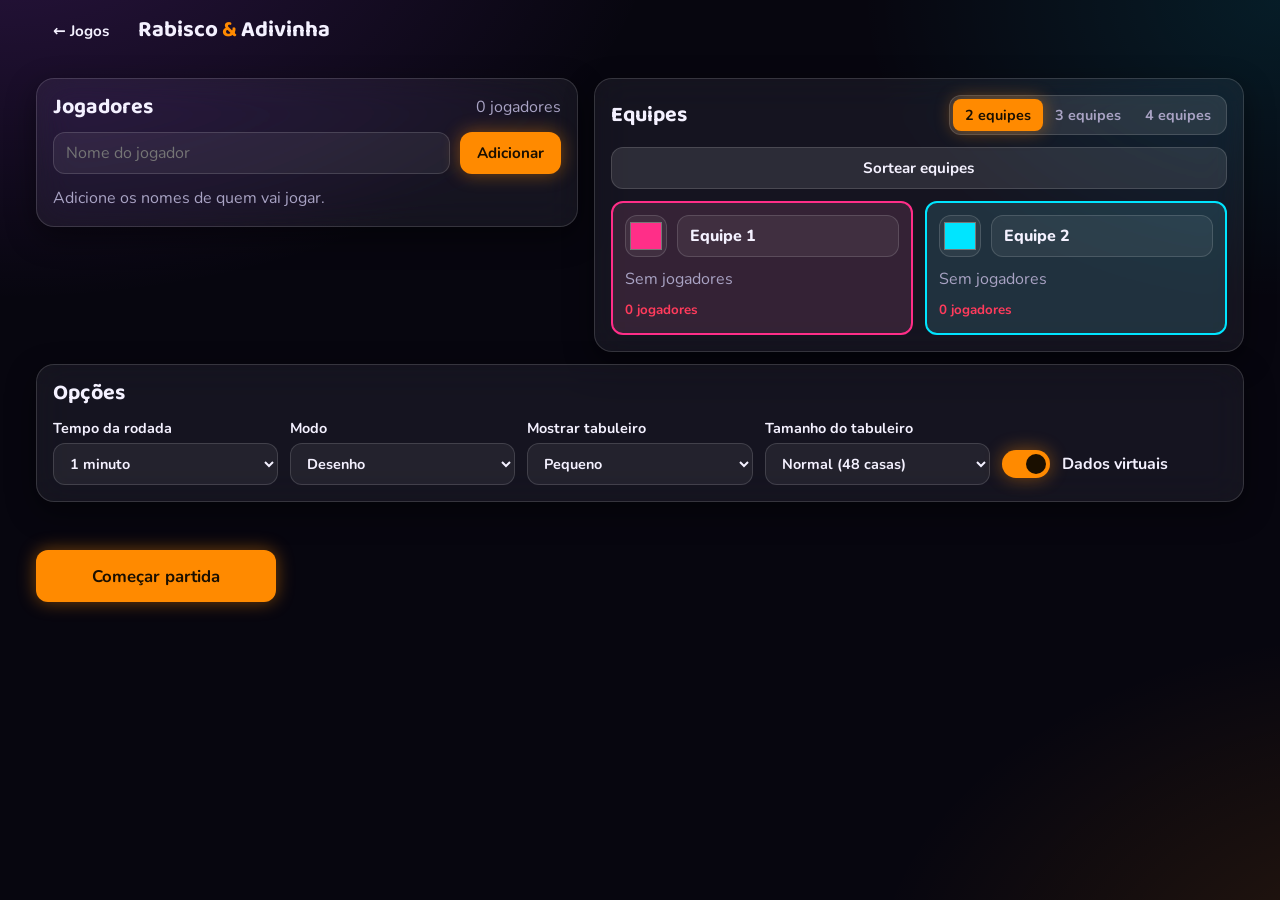
==== games/desenho/index.html @ 6dba9a22 "Central de jogos com o primeiro jogo: Rabisco & Adivinha Site estático para GitHub Pages, sem build " ====
<!doctype html>
<html lang="pt-BR">
<head>
  <meta charset="utf-8">
  <meta name="viewport" content="width=device-width, initial-scale=1, viewport-fit=cover">
  <title>Rabisco &amp; Adivinha</title>
  <meta name="description" content="Timer, equipes, dados e tabuleiro para jogar desenho e adivinhação em equipes.">
  <meta name="theme-color" content="#07060f">
  <link rel="preconnect" href="https://fonts.googleapis.com">
  <link rel="preconnect" href="https://fonts.gstatic.com" crossorigin>
  <link href="https://fonts.googleapis.com/css2?family=Baloo+2:wght@600;800&family=Nunito:wght@400;600;800&display=swap" rel="stylesheet">
  <link rel="stylesheet" href="../../assets/css/base.css">
  <link rel="stylesheet" href="style.css">
  <script type="module" src="ui.js"></script>
</head>
<body>
  <header class="topbar">
    <a class="btn btn-ghost" href="../../">← Jogos</a>
    <h1 class="brand">Rabisco <span>&amp;</span> Adivinha</h1>
  </header>

  <main class="container" id="screen-pre">
    <section id="screen-loading" class="muted">Carregando…</section>

    <section id="screen-resume" class="narrow stack" hidden>
      <div class="card stack">
        <h2>Partida em andamento</h2>
        <ul class="resume-list" id="resume-list"></ul>
        <div class="row wrap">
          <button class="btn btn-primary btn-lg" id="btn-continue" type="button">Continuar partida</button>
          <button class="btn btn-lg" id="btn-new" type="button">Nova partida</button>
        </div>
      </div>
    </section>

    <section id="screen-setup" class="stack" hidden>
      <div id="teams-setup" class="setup-grid"></div>
      <section class="card stack">
        <h2>Opções</h2>
        <div class="options-grid">
          <label class="field">
            <span>Tempo da rodada</span>
            <select id="opt-timer">
              <option value="30">30 segundos</option>
              <option value="45">45 segundos</option>
              <option value="60" selected>1 minuto</option>
              <option value="90">1 min 30 s</option>
              <option value="120">2 minutos</option>
              <option value="180">3 minutos</option>
            </select>
          </label>
          <label class="field">
            <span>Modo</span>
            <select id="opt-style">
              <option value="desenho" selected>Desenho</option>
              <option value="mimica">Mímica</option>
            </select>
          </label>
          <label class="field">
            <span>Mostrar tabuleiro</span>
            <select id="opt-board">
              <option value="off">Oculto</option>
              <option value="small" selected>Pequeno</option>
              <option value="large">Grande</option>
            </select>
          </label>
          <label class="field">
            <span>Tamanho do tabuleiro</span>
            <select id="opt-board-size">
              <option value="curto">Curto (32 casas)</option>
              <option value="normal" selected>Normal (48 casas)</option>
              <option value="longo">Longo (64 casas)</option>
            </select>
          </label>
          <label class="switch-field">
            <input type="checkbox" id="opt-dice" checked>
            <span class="switch" aria-hidden="true"></span>
            <span>Dados virtuais</span>
          </label>
        </div>
      </section>
      <p class="error" id="setup-error" role="alert"></p>
      <button class="btn btn-primary btn-lg" id="btn-start" type="button">Começar partida</button>
    </section>
  </main>

  <main id="screen-game" class="game" hidden>
    <section class="stage" id="stage">
      <div class="cats glass" id="cats" role="group" aria-label="Categoria"></div>

      <div class="timer-area" id="timer-area">
        <header class="who" id="who" aria-live="polite">
          <p class="who-kicker" id="who-kicker"></p>
          <h2 class="who-title" id="who-title"></h2>
          <div class="who-chips" id="who-chips"></div>
        </header>

        <div class="clock-wrap">
          <button class="clock" id="clock" type="button" aria-label="Iniciar ou pausar o timer">
            <svg class="clock-ring" viewBox="0 0 120 120" aria-hidden="true">
              <circle class="clock-track" cx="60" cy="60" r="54" />
              <circle class="clock-progress" id="clock-progress" cx="60" cy="60" r="54" pathLength="100" />
            </svg>
            <span class="clock-center">
              <span class="clock-time" id="clock-time">1:00</span>
              <span class="clock-hint" id="clock-hint">Toque para começar</span>
            </span>
          </button>
        </div>

        <button class="restart glass" id="btn-restart" type="button">↺ Reiniciar</button>
        <div class="result" id="result"></div>
      </div>

      <div class="board-large glass" id="board-large" hidden></div>
    </section>

    <button class="side-toggle glass" id="side-toggle" type="button" aria-controls="sidebar" aria-expanded="false">☰</button>

    <aside class="sidebar glass" id="sidebar" aria-label="Informações da partida">
      <div class="turn-card" id="turn-card"></div>
      <button class="all-btn" id="btn-all" type="button" aria-pressed="false">
        <span class="all-icon" aria-hidden="true">👥</span> Todos jogam
      </button>
      <ul class="team-list" id="team-list"></ul>
      <div class="board-mini" id="board-mini" hidden></div>
      <p class="last-log" id="last-log"></p>
      <div class="side-actions">
        <button class="side-btn" id="btn-settings" type="button"><span aria-hidden="true">⚙</span>Ajustes</button>
        <button class="side-btn" id="btn-undo" type="button"><span aria-hidden="true">↶</span>Desfazer</button>
        <button class="side-btn" id="btn-fullscreen" type="button"><span aria-hidden="true">⛶</span>Tela cheia</button>
        <button class="side-btn" id="btn-menu" type="button"><span aria-hidden="true">☰</span>Menu</button>
      </div>
    </aside>

    <div class="flash" id="flash" aria-hidden="true"></div>
  </main>

  <dialog id="settings-dialog">
    <form method="dialog" class="stack">
      <h2>Ajustes</h2>
      <div class="setting-row">
        <span>Tempo da rodada</span>
        <div class="stepper">
          <button type="button" class="icon-btn" data-step="-15" aria-label="Menos 15 segundos">−</button>
          <output id="set-timer">60 s</output>
          <button type="button" class="icon-btn" data-step="15" aria-label="Mais 15 segundos">+</button>
        </div>
      </div>
      <label class="switch-field">
        <input type="checkbox" id="set-dice">
        <span class="switch" aria-hidden="true"></span>
        <span>Dados virtuais</span>
      </label>
      <label class="switch-field">
        <input type="checkbox" id="set-sound">
        <span class="switch" aria-hidden="true"></span>
        <span>Som (tique-taque e explosão)</span>
      </label>
      <div class="setting-row">
        <span>Tabuleiro</span>
        <div class="segmented" id="set-board">
          <button type="button" data-value="off">Oculto</button>
          <button type="button" data-value="small">Pequeno</button>
          <button type="button" data-value="large">Grande</button>
        </div>
      </div>
      <div class="setting-row">
        <span>Modo</span>
        <div class="segmented" id="set-style">
          <button type="button" data-value="desenho">Desenho</button>
          <button type="button" data-value="mimica">Mímica</button>
        </div>
      </div>
      <div class="stack">
        <h3>Ajustar peões</h3>
        <ul class="adjust-list" id="adjust-list"></ul>
      </div>
      <button class="btn btn-primary" value="close">Pronto</button>
    </form>
  </dialog>

  <dialog id="menu-dialog">
    <form method="dialog" class="stack">
      <h2>Menu</h2>
      <button class="btn" value="restart">Reiniciar com as mesmas equipes</button>
      <button class="btn" value="setup">Mudar jogadores e equipes</button>
      <a class="btn" href="../../">Voltar para a central</a>
      <button class="btn btn-ghost" value="cancel">Fechar</button>
    </form>
  </dialog>

  <dialog id="restart-dialog">
    <form method="dialog" class="stack">
      <h2>Quem acertou?</h2>
      <p class="muted">Antes de reiniciar, marque o resultado desta rodada.</p>
      <div class="stack" id="restart-options"></div>
      <button class="btn" value="time">Só reiniciar o tempo</button>
      <button class="btn btn-ghost" value="cancel">Cancelar</button>
    </form>
  </dialog>
</body>
</html>
---- assets/css/base.css ----
/* Tema único: escuro neon com superfícies de vidro. */
:root {
  color-scheme: dark;
  --bg: #07060f;
  --surface: rgb(255 255 255 / 0.06);
  --surface-2: rgb(255 255 255 / 0.1);
  --surface-solid: #14121f;
  --ink: #f4f1ff;
  --ink-2: #a9a3c4;
  --line: rgb(255 255 255 / 0.14);
  --accent: #ff8a00;
  --accent-ink: #1a0f00;
  --accent-soft: rgb(255 138 0 / 0.16);
  --violet: #b14cff;
  --violet-soft: rgb(177 76 255 / 0.18);
  --ok: #2bff88;
  --danger: #ff3b5c;
  --warn: #ffd23f;
  --radius: 18px;
  --radius-sm: 12px;
  --shadow: 0 10px 30px rgb(0 0 0 / 0.45);
  --glass: blur(18px) saturate(150%);
  --glow: 0 0 18px rgb(255 138 0 / 0.45);
  --font: "Nunito", system-ui, -apple-system, "Segoe UI", Roboto, sans-serif;
  --font-display: "Baloo 2", var(--font);
}

*,
*::before,
*::after {
  box-sizing: border-box;
}

html {
  -webkit-text-size-adjust: 100%;
}

body {
  margin: 0;
  min-height: 100dvh;
  background:
    radial-gradient(1100px 650px at 0% -10%, rgb(177 76 255 / 0.2), transparent 60%),
    radial-gradient(900px 600px at 110% 110%, rgb(255 138 0 / 0.14), transparent 60%),
    radial-gradient(700px 500px at 100% 0%, rgb(0 229 255 / 0.1), transparent 60%),
    var(--bg);
  background-attachment: fixed;
  color: var(--ink);
  font: 16px/1.5 var(--font);
}

h1,
h2,
h3 {
  margin: 0;
  font-family: var(--font-display);
  line-height: 1.15;
}

h2 {
  font-size: 1.35rem;
}

h3 {
  font-size: 1.05rem;
}

p {
  margin: 0;
}

a {
  color: inherit;
}

[hidden] {
  display: none !important;
}

/* ---------- layout ---------- */

.container {
  width: 100%;
  max-width: 1240px;
  margin: 0 auto;
  padding: 16px;
}

.narrow {
  max-width: 560px;
  margin: 0 auto;
}

.stack {
  display: flex;
  flex-direction: column;
  gap: 12px;
}

.row {
  display: flex;
  align-items: center;
  gap: 10px;
}

.row.between {
  justify-content: space-between;
}

.row.wrap {
  flex-wrap: wrap;
}

.gap-sm {
  gap: 6px;
}

.grow {
  flex: 1;
}

.muted {
  color: var(--ink-2);
}

.small {
  font-size: 0.9rem;
}

.card {
  background: var(--surface);
  backdrop-filter: var(--glass);
  -webkit-backdrop-filter: var(--glass);
  border: 1px solid var(--line);
  border-radius: var(--radius);
  box-shadow: var(--shadow);
  padding: 16px;
  min-width: 0;
}

.topbar {
  display: flex;
  align-items: center;
  gap: 12px;
  padding: 10px 16px;
  max-width: 1240px;
  margin: 0 auto;
  flex-wrap: wrap;
}

.topbar .brand {
  flex: 1;
  font-size: 1.4rem;
  min-width: 0;
}

.brand span {
  color: var(--accent);
}

.topbar #game-tools {
  margin-left: auto;
}

@media (max-width: 560px) {
  .topbar {
    gap: 4px 8px;
  }

  .topbar .brand {
    order: -1;
    flex-basis: 100%;
    font-size: 1.25rem;
    text-align: center;
  }
}

/* ---------- controles ---------- */

.btn {
  appearance: none;
  display: inline-flex;
  align-items: center;
  justify-content: center;
  gap: 8px;
  min-height: 42px;
  padding: 8px 16px;
  border: 1px solid var(--line);
  border-radius: var(--radius-sm);
  background: var(--surface-2);
  color: var(--ink);
  font: 700 0.95rem var(--font);
  text-decoration: none;
  cursor: pointer;
  transition: transform 0.08s ease, background-color 0.15s ease, border-color 0.15s ease;
  -webkit-tap-highlight-color: transparent;
}

.btn:hover {
  border-color: var(--ink-2);
}

.btn:active {
  transform: scale(0.97);
}

.btn:disabled {
  opacity: 0.45;
  cursor: not-allowed;
  transform: none;
}

.btn:focus-visible,
input:focus-visible,
select:focus-visible,
.team-chip:focus-visible {
  outline: 3px solid var(--violet);
  outline-offset: 2px;
}

.btn-primary {
  background: var(--accent);
  border-color: transparent;
  color: var(--accent-ink);
  box-shadow: var(--glow);
}

.btn-primary:hover {
  border-color: transparent;
  filter: brightness(1.05);
}

.btn-ok {
  background: var(--ok);
  border-color: transparent;
  color: #04210f;
}

.btn-danger {
  background: var(--danger);
  border-color: transparent;
  color: #fff;
}

.btn-ghost {
  background: transparent;
  border-color: transparent;
}

.btn-ghost:hover {
  background: var(--surface-2);
  border-color: transparent;
}

.btn-lg {
  min-height: 52px;
  font-size: 1.05rem;
  padding: 10px 20px;
}

.icon-btn {
  appearance: none;
  width: 36px;
  height: 36px;
  border: 0;
  border-radius: 50%;
  background: transparent;
  color: var(--ink-2);
  font-size: 1.4rem;
  line-height: 1;
  cursor: pointer;
}

.icon-btn:hover {
  background: var(--surface-2);
  color: var(--danger);
}

option {
  background: var(--surface-solid);
  color: var(--ink);
}

input[type="text"],
select {
  min-height: 42px;
  padding: 8px 12px;
  border: 1px solid var(--line);
  border-radius: var(--radius-sm);
  background: var(--surface);
  color: var(--ink);
  font: inherit;
  min-width: 0;
}

input[type="color"] {
  width: 42px;
  height: 42px;
  padding: 2px;
  border: 1px solid var(--line);
  border-radius: var(--radius-sm);
  background: var(--surface);
  cursor: pointer;
  flex: none;
}

.field {
  display: flex;
  flex-direction: column;
  gap: 4px;
  font-weight: 700;
  font-size: 0.9rem;
}

.segmented {
  display: inline-flex;
  padding: 3px;
  border-radius: var(--radius-sm);
  background: var(--surface-2);
  border: 1px solid var(--line);
}

.segmented button {
  appearance: none;
  border: 0;
  background: transparent;
  color: var(--ink-2);
  font: 700 0.9rem var(--font);
  padding: 6px 12px;
  border-radius: 8px;
  cursor: pointer;
}

.segmented button[aria-pressed="true"] {
  background: var(--accent);
  color: var(--accent-ink);
  box-shadow: var(--glow);
}

.dot {
  display: inline-block;
  width: 12px;
  height: 12px;
  border-radius: 50%;
  background: var(--team, var(--ink-2));
  flex: none;
}

.error {
  color: var(--danger);
  font-weight: 700;
  min-height: 1.5em;
}

.warn-text {
  color: var(--danger);
  font-weight: 700;
}

dialog {
  border: 1px solid var(--line);
  border-radius: var(--radius);
  background: rgb(20 18 31 / 0.82);
  backdrop-filter: var(--glass);
  -webkit-backdrop-filter: var(--glass);
  color: var(--ink);
  box-shadow: var(--shadow);
  padding: 20px;
  width: min(420px, calc(100vw - 32px));
}

dialog::backdrop {
  background: rgb(4 3 10 / 0.6);
  backdrop-filter: blur(4px);
}

/* ---------- configuração de equipes (componente compartilhado) ---------- */

.setup-grid {
  display: grid;
  gap: 16px;
}

@media (min-width: 860px) {
  .setup-grid {
    grid-template-columns: minmax(0, 1fr) minmax(0, 1.2fr);
    align-items: start;
  }
}

.add-player input {
  flex: 1;
}

.player-list,
.members {
  list-style: none;
  margin: 0;
  padding: 0;
}

.player-item {
  display: flex;
  align-items: center;
  gap: 10px;
  padding: 6px 0;
  border-bottom: 1px solid var(--line);
}

.player-item:last-child {
  border-bottom: 0;
}

.player-name {
  flex: 1;
  font-weight: 700;
  overflow: hidden;
  text-overflow: ellipsis;
  white-space: nowrap;
}

.player-item select {
  max-width: 45%;
}

.team-grid {
  display: grid;
  gap: 12px;
  grid-template-columns: repeat(auto-fill, minmax(200px, 1fr));
}

.team-card {
  display: flex;
  flex-direction: column;
  gap: 8px;
  padding: 12px;
  border-radius: var(--radius-sm);
  border: 2px solid var(--team);
  background: color-mix(in srgb, var(--team) 8%, var(--surface));
}

.team-card input[type="text"] {
  flex: 1;
  font-weight: 800;
}

.members li {
  padding: 2px 0;
}

/* ---------- central ---------- */

.hub-hero {
  padding: 24px 0 8px;
}

.hub-hero h1 {
  font-size: clamp(2rem, 6vw, 3rem);
}

.hub-grid {
  display: grid;
  gap: 16px;
  grid-template-columns: repeat(auto-fill, minmax(260px, 1fr));
  margin-top: 16px;
}

.game-card {
  display: flex;
  flex-direction: column;
  gap: 10px;
  text-decoration: none;
  transition: transform 0.15s ease, border-color 0.15s ease;
}

a.game-card:hover {
  transform: translateY(-3px);
  border-color: var(--accent);
}

.game-card .art {
  aspect-ratio: 16 / 9;
  border-radius: var(--radius-sm);
  background: var(--accent-soft);
  display: grid;
  place-items: center;
  overflow: hidden;
}

.game-card .art svg {
  width: 80%;
  height: auto;
}

.game-card.soon {
  opacity: 0.6;
  box-shadow: none;
  border-style: dashed;
}

.game-card.soon .art {
  background: var(--surface-2);
  color: var(--ink-2);
  font-family: var(--font-display);
  font-size: 2.5rem;
}

.tags {
  display: flex;
  flex-wrap: wrap;
  gap: 6px;
  margin: 0;
  padding: 0;
  list-style: none;
}

.tags li {
  font-size: 0.8rem;
  font-weight: 700;
  padding: 2px 10px;
  border-radius: 999px;
  background: var(--surface-2);
  color: var(--ink-2);
}

/* ---------- interruptor (checkbox) ---------- */

.switch-field {
  display: flex;
  align-items: center;
  gap: 12px;
  min-height: 42px;
  font-weight: 700;
  cursor: pointer;
}

.switch-field input {
  position: absolute;
  opacity: 0;
  width: 1px;
  height: 1px;
}

.switch {
  position: relative;
  flex: none;
  width: 48px;
  height: 28px;
  border-radius: 999px;
  background: var(--surface-2);
  border: 1px solid var(--line);
  transition: background-color 0.15s ease, box-shadow 0.15s ease;
}

.switch::after {
  content: "";
  position: absolute;
  top: 3px;
  left: 3px;
  width: 20px;
  height: 20px;
  border-radius: 50%;
  background: var(--ink);
  transition: transform 0.15s ease;
}

.switch-field input:checked + .switch {
  background: var(--accent);
  border-color: transparent;
  box-shadow: var(--glow);
}

.switch-field input:checked + .switch::after {
  transform: translateX(20px);
  background: var(--accent-ink);
}

.switch-field input:focus-visible + .switch {
  outline: 3px solid var(--violet);
  outline-offset: 2px;
}
---- games/desenho/style.css ----
/* ---------- setup ---------- */

.options-grid {
  display: grid;
  gap: 12px;
  grid-template-columns: repeat(auto-fill, minmax(190px, 1fr));
  align-items: end;
}

#btn-start {
  align-self: flex-start;
  min-width: 240px;
}

.resume-list {
  list-style: none;
  margin: 0;
  padding: 0;
  display: flex;
  flex-direction: column;
  gap: 8px;
}

.team-tag {
  display: inline-flex;
  align-items: center;
  gap: 8px;
  font-weight: 800;
}

/* ---------- jogo: palco + barra lateral flutuante ---------- */

body.is-playing {
  overflow: hidden;
}

body.is-playing .topbar {
  display: none;
}

body.is-busy .game button {
  pointer-events: none;
}

.game {
  --side-w: 300px;
  --clock: #ff8a00;
  position: fixed;
  inset: 0;
  overflow: hidden;
}

/* brilho da cor da vez atrás do relógio */
.game::before {
  content: "";
  position: absolute;
  inset: 0;
  background: radial-gradient(circle at 42% 52%, color-mix(in srgb, var(--clock) 24%, transparent), transparent 55%);
  transition: background 0.4s ease;
  pointer-events: none;
}

.glass {
  background: rgb(255 255 255 / 0.06);
  backdrop-filter: var(--glass);
  -webkit-backdrop-filter: var(--glass);
  border: 1px solid rgb(255 255 255 / 0.12);
  box-shadow: 0 12px 40px rgb(0 0 0 / 0.45), inset 0 1px 0 rgb(255 255 255 / 0.08);
}

.stage {
  position: absolute;
  inset: 0;
  right: calc(var(--side-w) + 32px);
  display: grid;
  grid-template-columns: auto minmax(0, 1fr);
  gap: 20px;
  padding: max(20px, env(safe-area-inset-top)) 20px max(20px, env(safe-area-inset-bottom));
}

.stage.has-board {
  grid-template-columns: auto minmax(0, 1.25fr) minmax(0, 1fr);
}

/* ---------- categorias (coluna vertical) ---------- */

.cats {
  align-self: center;
  max-height: 100%;
  display: flex;
  flex-direction: column;
  gap: 8px;
  padding: 10px;
  border-radius: 24px;
  min-height: 0;
}

.cat {
  appearance: none;
  flex: 1 1 0;
  min-height: 48px;
  max-height: 96px;
  width: 78px;
  display: flex;
  flex-direction: column;
  align-items: center;
  justify-content: center;
  gap: 0;
  border-radius: 16px;
  border: 1px solid rgb(255 255 255 / 0.1);
  background: rgb(255 255 255 / 0.04);
  color: var(--ink);
  cursor: pointer;
  transition: transform 0.12s ease, background-color 0.12s ease, box-shadow 0.12s ease;
}

.cat b {
  font: 800 1.7rem / 1 var(--font-display);
}

.cat small {
  font-size: 0.7rem;
  font-weight: 700;
  color: var(--ink-2);
}

.cat:hover:not(:disabled) {
  border-color: var(--accent);
}

.cat[aria-pressed="true"] {
  background: var(--accent);
  border-color: transparent;
  color: var(--accent-ink);
  box-shadow: 0 0 22px rgb(255 138 0 / 0.65);
  transform: scale(1.05);
}

.cat[aria-pressed="true"] small {
  color: var(--accent-ink);
}

.cat:disabled {
  cursor: default;
}

.cats.is-locked .cat:not([aria-pressed="true"]) {
  opacity: 0.35;
}

.cat-die b {
  font-size: 1.5rem;
}

/* ---------- área do timer ---------- */

.timer-area {
  position: relative;
  min-width: 0;
  min-height: 0;
  display: flex;
  flex-direction: column;
  align-items: center;
  gap: 14px;
}

.who {
  display: flex;
  flex-direction: column;
  align-items: center;
  gap: 6px;
  text-align: center;
}

.who-kicker {
  font-size: clamp(0.8rem, 1.6vw, 1rem);
  font-weight: 800;
  letter-spacing: 0.14em;
  text-transform: uppercase;
  color: color-mix(in srgb, var(--clock) 75%, #fff);
}

.who-title {
  font: 800 clamp(2rem, 5.5vw, 4.2rem) / 1 var(--font-display);
  color: #fff;
  text-shadow: 0 0 10px var(--clock), 0 0 36px var(--clock);
}

.who-chips {
  display: flex;
  flex-wrap: wrap;
  justify-content: center;
  gap: 8px;
}

.chip {
  display: inline-flex;
  align-items: center;
  gap: 8px;
  padding: 5px 14px;
  border-radius: 999px;
  border: 1px solid color-mix(in srgb, var(--team) 60%, transparent);
  background: color-mix(in srgb, var(--team) 14%, rgb(255 255 255 / 0.04));
  font-weight: 700;
}

.chip .dot {
  box-shadow: 0 0 8px var(--team);
}

.clock-wrap {
  flex: 1 1 0;
  min-height: 180px;
  width: 100%;
  display: flex;
  align-items: center;
  justify-content: center;
  container-type: size;
}

.clock {
  appearance: none;
  position: relative;
  width: min(100cqw, 100cqh, 620px);
  aspect-ratio: 1;
  padding: 0;
  border: 0;
  border-radius: 50%;
  background: none;
  color: inherit;
  cursor: pointer;
  container-type: inline-size;
  -webkit-tap-highlight-color: transparent;
  transition: transform 0.1s ease;
}

.clock:active {
  transform: scale(0.985);
}

.clock:focus-visible {
  outline: 3px solid var(--clock);
  outline-offset: 6px;
}

.clock-ring {
  width: 100%;
  height: 100%;
  overflow: visible;
  transform: rotate(-90deg);
}

.clock-track {
  fill: rgb(255 255 255 / 0.035);
  stroke: rgb(255 255 255 / 0.08);
  stroke-width: 5;
}

.clock-progress {
  fill: none;
  stroke: var(--clock);
  stroke-width: 5;
  stroke-linecap: round;
  stroke-dasharray: 100;
  stroke-dashoffset: 0;
  filter: drop-shadow(0 0 3px var(--clock)) drop-shadow(0 0 10px var(--clock));
  transition: stroke-dashoffset 0.1s linear, stroke 0.3s ease;
}

.clock-center {
  position: absolute;
  inset: 0;
  display: flex;
  flex-direction: column;
  align-items: center;
  justify-content: center;
  pointer-events: none;
}

.clock-time {
  font: 800 25cqw / 1 var(--font-display);
  font-variant-numeric: tabular-nums;
  color: #fff;
  text-shadow: 0 0 10px var(--clock), 0 0 40px var(--clock);
}

.clock-hint {
  margin-top: 2cqw;
  font: 800 3.4cqw var(--font);
  letter-spacing: 0.12em;
  text-transform: uppercase;
  color: var(--clock);
}

.is-running .clock-ring {
  animation: breathe 2s ease-in-out infinite;
}

.is-warn .clock-time {
  animation: beat 1s ease-in-out infinite;
}

.is-danger .clock {
  animation: shake 0.25s linear infinite;
}

.is-done .clock-time {
  font-size: 17cqw;
}

.is-done .clock-progress {
  opacity: 0;
}

.restart {
  appearance: none;
  padding: 10px 24px;
  border-radius: 999px;
  color: var(--ink);
  font: 700 1rem var(--font);
  cursor: pointer;
}

.restart:hover {
  border-color: var(--clock);
}

.timer-area:is([data-phase="move"], [data-phase="won"]) :is(.clock-wrap, .restart) {
  display: none;
}

.timer-area:is([data-phase="move"], [data-phase="won"]) .result {
  flex: 1;
  justify-content: center;
}

/* ---------- resultado ---------- */

.result {
  width: min(100%, 780px);
  display: flex;
  flex-direction: column;
  gap: 12px;
}

.result-hint {
  text-align: center;
  color: var(--ink-2);
  font-weight: 600;
}

.duo {
  display: grid;
  grid-template-columns: 1fr 1fr;
  gap: 12px;
}

.neon-btn,
.pick,
.num {
  appearance: none;
  display: flex;
  align-items: center;
  justify-content: center;
  gap: 10px;
  border-radius: 20px;
  cursor: pointer;
  backdrop-filter: var(--glass);
  -webkit-backdrop-filter: var(--glass);
  transition: transform 0.1s ease, background-color 0.12s ease;
}

.neon-btn:active,
.pick:active,
.num:active {
  transform: scale(0.97);
}

.neon-btn {
  --c: #fff;
  min-height: 72px;
  padding: 12px 18px;
  border: 2px solid var(--c);
  background: color-mix(in srgb, var(--c) 12%, rgb(255 255 255 / 0.03));
  color: var(--c);
  font: 800 clamp(1.2rem, 2.4vw, 1.7rem) var(--font-display);
  text-shadow: 0 0 8px var(--c);
  box-shadow: 0 0 18px color-mix(in srgb, var(--c) 40%, transparent), inset 0 0 18px color-mix(in srgb, var(--c) 18%, transparent);
}

.neon-btn.is-ok {
  --c: #2bff88;
}

.neon-btn.is-bad {
  --c: #ff3b5c;
}

.picks {
  display: grid;
  grid-template-columns: repeat(auto-fit, minmax(150px, 1fr));
  gap: 10px;
}

.pick {
  min-height: 64px;
  padding: 10px 14px;
  border: 2px solid var(--team);
  background: color-mix(in srgb, var(--team) 12%, rgb(255 255 255 / 0.03));
  color: var(--team);
  font: 800 1.3rem var(--font-display);
  text-shadow: 0 0 8px color-mix(in srgb, var(--team) 70%, transparent);
}

.pick-check {
  display: grid;
  place-items: center;
  width: 26px;
  height: 26px;
  border-radius: 50%;
  border: 2px solid currentColor;
  color: transparent;
  font-size: 0.9rem;
  text-shadow: none;
}

.pick[aria-pressed="true"] {
  background: var(--team);
  color: #07060f;
  text-shadow: none;
  box-shadow: 0 0 24px var(--team);
}

.pick[aria-pressed="true"] .pick-check {
  background: #07060f;
  border-color: #07060f;
  color: var(--team);
}

.nums {
  display: grid;
  grid-template-columns: repeat(3, minmax(0, 1fr));
  gap: 14px;
}

.num {
  aspect-ratio: 1.4;
  max-height: 20vh;
  border: 2px solid var(--clock);
  background: color-mix(in srgb, var(--clock) 10%, rgb(255 255 255 / 0.03));
  color: #fff;
  font: 800 clamp(2.4rem, 7vmin, 4.4rem) var(--font-display);
  text-shadow: 0 0 10px var(--clock);
  box-shadow: 0 0 16px color-mix(in srgb, var(--clock) 35%, transparent);
}

.roll {
  display: flex;
  flex-direction: column;
  align-items: center;
  gap: 20px;
}

.big-die {
  --d: clamp(120px, 22vmin, 200px);
  width: var(--d);
  height: var(--d);
  display: grid;
  grid-template-columns: repeat(3, minmax(0, 1fr));
  grid-template-rows: repeat(3, minmax(0, 1fr));
  place-items: center;
  padding: calc(var(--d) * 0.12);
  border-radius: 24%;
  background: #fff;
  box-shadow: 0 0 30px var(--clock), 0 0 80px color-mix(in srgb, var(--clock) 50%, transparent);
}

.big-die .pip {
  width: calc(var(--d) * 0.16);
  height: calc(var(--d) * 0.16);
  border-radius: 50%;
}

.big-die .pip.on {
  background: #07060f;
}

.big-die.rolling {
  animation: tumble 0.35s linear infinite;
}

.roll-text {
  font: 800 clamp(1.8rem, 5vw, 3.2rem) var(--font-display);
  color: #fff;
  text-shadow: 0 0 10px var(--clock), 0 0 30px var(--clock);
}

/* ---------- tabuleiro ---------- */

.board-large {
  position: relative;
  min-width: 0;
  min-height: 0;
  padding: 12px;
  border-radius: 24px;
}

.board-mini {
  height: 160px;
  flex: none;
  padding: 6px;
  border-radius: 16px;
  background: rgb(0 0 0 / 0.25);
  border: 1px solid rgb(255 255 255 / 0.08);
}

.board-svg {
  display: block;
  width: 100%;
  height: 100%;
  font-family: var(--font-display);
}

.track {
  fill: none;
  stroke: rgb(255 255 255 / 0.06);
  stroke-width: 4;
  stroke-linecap: round;
  stroke-linejoin: round;
}

.cell polygon {
  fill: #16141f;
  stroke: rgb(255 255 255 / 0.16);
  stroke-width: 0.7;
}

.cell-todos polygon {
  fill: #2b1a08;
  stroke: #ff8a00;
  filter: drop-shadow(0 0 1.5px #ff8a00);
}

.cell-escolha polygon {
  fill: #221335;
  stroke: #b14cff;
  filter: drop-shadow(0 0 1.5px #b14cff);
}

.cell .icon {
  fill: #ff8a00;
}

.icon-card {
  fill: none;
  stroke: #b14cff;
  stroke-width: 0.8;
}

.icon-q {
  fill: #b14cff;
  font-size: 6px;
  font-weight: 800;
}

.cell-start polygon,
.cell-end polygon {
  fill: #ff8a00;
  stroke: #ffd6a3;
  filter: drop-shadow(0 0 2.5px #ff8a00);
}

.cell-start .icon,
.cell-end .icon {
  fill: #1a0f00;
}

.cell-label {
  fill: #1a0f00;
  font-size: 3.4px;
  font-weight: 800;
}

.pawn {
  transition: transform 0.22s ease;
}

.pawn .body {
  fill: var(--team);
  stroke: #07060f;
  stroke-width: 0.9;
  filter: drop-shadow(0 0 2px var(--team));
}

.pawn text {
  fill: #07060f;
  font-size: 3.8px;
  font-weight: 800;
  pointer-events: none;
}

.pawn .ring {
  fill: none;
  stroke: var(--team);
  stroke-width: 1;
  opacity: 0;
}

.pawn.active .ring {
  animation: ring 1.2s ease-in-out infinite alternate;
}

/* ---------- barra lateral ---------- */

.sidebar {
  position: absolute;
  top: 16px;
  right: 16px;
  bottom: 16px;
  z-index: 20;
  width: var(--side-w);
  display: flex;
  flex-direction: column;
  gap: 10px;
  padding: 16px;
  border-radius: 26px;
  overflow-y: auto;
  transition: transform 0.25s ease;
}

.turn-card {
  display: flex;
  flex-direction: column;
  gap: 2px;
  padding: 14px 16px;
  border-radius: 18px;
  border: 1px solid var(--team);
  background: color-mix(in srgb, var(--team) 14%, transparent);
  box-shadow: 0 0 22px color-mix(in srgb, var(--team) 35%, transparent);
}

.turn-kicker {
  font-size: 0.75rem;
  font-weight: 800;
  letter-spacing: 0.1em;
  text-transform: uppercase;
  color: var(--ink-2);
}

.turn-card strong {
  font: 800 1.7rem / 1.1 var(--font-display);
  text-shadow: 0 0 10px var(--team);
}

.turn-sub {
  font-size: 0.9rem;
  color: var(--ink-2);
}

.all-btn {
  appearance: none;
  display: flex;
  align-items: center;
  justify-content: center;
  gap: 10px;
  min-height: 54px;
  border-radius: 16px;
  border: 2px solid #ff8a00;
  background: rgb(255 138 0 / 0.08);
  color: #ffb35c;
  font: 800 1.15rem var(--font-display);
  cursor: pointer;
  text-shadow: 0 0 8px rgb(255 138 0 / 0.6);
  transition: background-color 0.12s ease, box-shadow 0.12s ease;
}

.all-btn[aria-pressed="true"] {
  background: #ff8a00;
  color: #1a0f00;
  text-shadow: none;
  box-shadow: 0 0 24px rgb(255 138 0 / 0.7);
}

.all-btn:disabled {
  cursor: default;
  opacity: 0.45;
}

.all-btn[aria-pressed="true"]:disabled {
  opacity: 0.85;
}

.team-list {
  list-style: none;
  margin: 0;
  padding: 0;
  display: grid;
  gap: 8px;
}

.team-item {
  display: grid;
  grid-template-columns: auto minmax(0, 1fr) auto;
  align-items: center;
  gap: 6px 10px;
  padding: 8px 10px;
  border-radius: 14px;
  background: rgb(255 255 255 / 0.04);
  border: 1px solid rgb(255 255 255 / 0.08);
}

.team-item.is-active {
  border-color: var(--team);
  box-shadow: 0 0 16px color-mix(in srgb, var(--team) 40%, transparent);
}

.team-dot {
  display: inline-grid;
  place-items: center;
  width: 26px;
  height: 26px;
  border-radius: 50%;
  background: var(--team);
  color: #07060f;
  font-size: 0.8rem;
  font-weight: 800;
  box-shadow: 0 0 10px var(--team);
}

.team-name {
  display: flex;
  flex-direction: column;
  min-width: 0;
  font-weight: 800;
  overflow: hidden;
  text-overflow: ellipsis;
  white-space: nowrap;
}

.team-name small {
  font-weight: 600;
  color: var(--ink-2);
  overflow: hidden;
  text-overflow: ellipsis;
}

.team-pos {
  font-size: 0.85rem;
  font-weight: 700;
  color: var(--ink-2);
}

.team-bar {
  grid-column: 1 / -1;
  height: 4px;
  border-radius: 999px;
  background: rgb(255 255 255 / 0.08);
  overflow: hidden;
}

.team-bar span {
  display: block;
  height: 100%;
  border-radius: inherit;
  background: var(--team);
  box-shadow: 0 0 8px var(--team);
  transition: width 0.4s ease;
}

.last-log {
  margin: 0;
  font-size: 0.8rem;
  color: var(--ink-2);
}

.side-actions {
  margin-top: auto;
  display: grid;
  grid-template-columns: 1fr 1fr;
  gap: 8px;
}

.side-btn {
  appearance: none;
  display: flex;
  flex-direction: column;
  align-items: center;
  gap: 2px;
  padding: 10px 6px;
  border-radius: 14px;
  border: 1px solid rgb(255 255 255 / 0.1);
  background: rgb(255 255 255 / 0.05);
  color: var(--ink);
  font: 700 0.8rem var(--font);
  cursor: pointer;
}

.side-btn span {
  font-size: 1.25rem;
  line-height: 1.2;
}

.side-btn:hover:not(:disabled) {
  border-color: var(--accent);
}

.side-btn:disabled {
  opacity: 0.35;
  cursor: default;
}

.side-toggle {
  display: none;
  position: absolute;
  top: 12px;
  right: 12px;
  z-index: 30;
  width: 48px;
  height: 48px;
  border-radius: 50%;
  color: var(--ink);
  font-size: 1.3rem;
  cursor: pointer;
}

/* ---------- explosão ---------- */

.flash {
  position: absolute;
  inset: 0;
  z-index: 40;
  pointer-events: none;
  opacity: 0;
  background: radial-gradient(circle at 42% 52%, #fff 0%, #ffd23f 22%, #ff8a00 45%, rgb(255 59 92 / 0.6) 70%, transparent 100%);
}

.game.is-boom .flash {
  animation: flash 1.3s ease-out both;
}

.game.is-boom .stage {
  animation: quake 0.45s linear 2;
}

/* ---------- diálogos ---------- */

.setting-row {
  display: flex;
  align-items: center;
  justify-content: space-between;
  gap: 12px;
  flex-wrap: wrap;
  font-weight: 700;
}

.stepper {
  display: flex;
  align-items: center;
  gap: 6px;
}

.stepper output {
  min-width: 72px;
  text-align: center;
  font: 800 1.3rem var(--font-display);
}

.stepper .icon-btn,
.adjust-item .icon-btn {
  border: 1px solid var(--line);
  color: var(--ink);
}

.adjust-list {
  list-style: none;
  margin: 0;
  padding: 0;
  display: flex;
  flex-direction: column;
  gap: 6px;
}

.adjust-item {
  display: flex;
  align-items: center;
  gap: 8px;
  font-weight: 700;
}

.adjust-item .icon-btn:disabled {
  opacity: 0.35;
  cursor: default;
}

.adjust-pos {
  min-width: 70px;
  text-align: center;
  color: var(--ink-2);
}

#restart-options .pick,
#restart-options .neon-btn {
  min-height: 56px;
  font-size: 1.15rem;
}

/* ---------- telas menores ---------- */

/* Barra vira gaveta */
@media (max-width: 999px) {
  .stage {
    right: 0;
  }

  .sidebar {
    top: 70px;
    transform: translateX(calc(100% + 24px));
  }

  body.side-open .sidebar {
    transform: none;
  }

  .side-toggle {
    display: grid;
    place-items: center;
  }

  .who {
    padding: 0 56px;
  }
}

/* Em pé ou celular: categorias em linha e tabuleiro grande embaixo */
@media (orientation: portrait), (max-width: 640px) {
  .stage {
    grid-template-columns: minmax(0, 1fr);
    grid-template-rows: auto minmax(0, 1fr);
    gap: 12px;
    padding: max(12px, env(safe-area-inset-top)) 12px max(12px, env(safe-area-inset-bottom));
  }

  .stage.has-board {
    grid-template-columns: minmax(0, 1fr);
    grid-template-rows: auto minmax(0, 1.6fr) minmax(0, 1fr);
  }

  .cats {
    flex-direction: row;
    padding: 6px;
    border-radius: 18px;
    margin-right: 60px;
  }

  .cat {
    width: auto;
    min-width: 0;
    min-height: 54px;
    max-height: none;
    border-radius: 12px;
  }

  .cat b {
    font-size: 1.35rem;
  }

  .cat small {
    font-size: 0.6rem;
  }

  .who {
    padding: 0;
  }

  .neon-btn {
    min-height: 60px;
  }
}

@media (orientation: portrait) and (min-width: 1000px) {
  .cats {
    margin-right: 0;
  }
}

/* ---------- animações ---------- */

@keyframes ring {
  from {
    opacity: 0.15;
  }
  to {
    opacity: 1;
  }
}

@keyframes breathe {
  50% {
    filter: brightness(1.25);
  }
}

@keyframes beat {
  0%,
  100% {
    transform: scale(1);
  }
  15% {
    transform: scale(1.08);
  }
}

@keyframes shake {
  25% {
    transform: translate(-3px, 2px) rotate(-1deg);
  }
  75% {
    transform: translate(3px, -2px) rotate(1deg);
  }
}

@keyframes quake {
  20% {
    transform: translate(-12px, 6px);
  }
  40% {
    transform: translate(10px, -8px);
  }
  60% {
    transform: translate(-8px, -4px);
  }
  80% {
    transform: translate(6px, 8px);
  }
}

@keyframes flash {
  0% {
    opacity: 1;
  }
  100% {
    opacity: 0;
  }
}

@keyframes tumble {
  0% {
    transform: rotate(0) scale(1);
  }
  50% {
    transform: rotate(180deg) scale(0.9);
  }
  100% {
    transform: rotate(360deg) scale(1);
  }
}

@media (prefers-reduced-motion: reduce) {
  .game *,
  .game {
    animation: none !important;
  }

  .pawn {
    transition: none;
  }
}
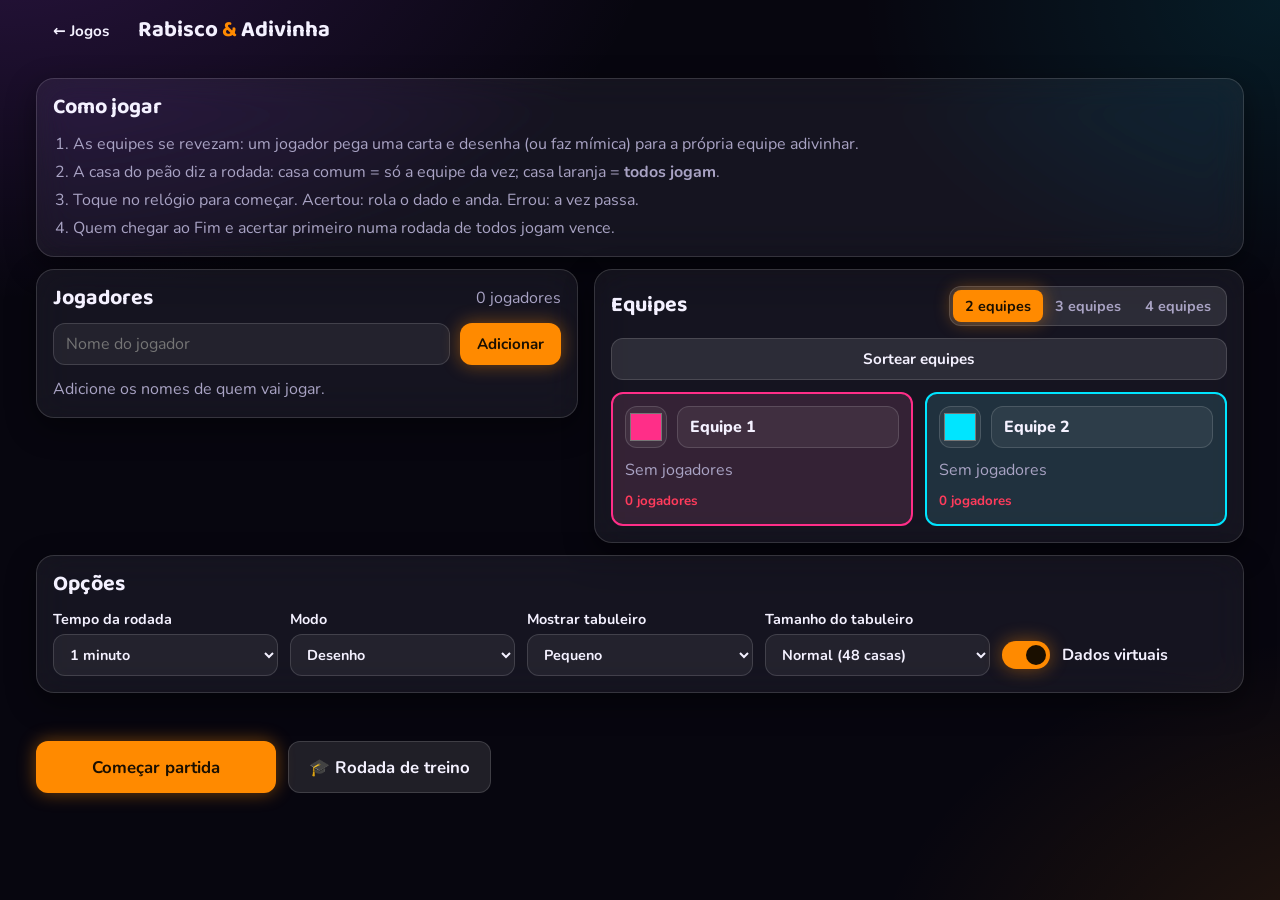
==== commit 1bfb41a1: "Adiciona Quantas Palavras?, rodada de treino em todos os jogos e botões no Na Testa - Quantas Palavr" ====
--- a/games/desenho/index.html
+++ b/games/desenho/index.html
@@ -6,10 +6,12 @@
   <title>Rabisco &amp; Adivinha</title>
   <meta name="description" content="Timer, equipes, dados e tabuleiro para jogar desenho e adivinhação em equipes.">
   <meta name="theme-color" content="#07060f">
+  <link rel="icon" href="data:image/svg+xml,%3Csvg xmlns='http://www.w3.org/2000/svg' viewBox='0 0 100 100'%3E%3Ctext y='.9em' font-size='90'%3E%F0%9F%8E%B2%3C/text%3E%3C/svg%3E">
   <link rel="preconnect" href="https://fonts.googleapis.com">
   <link rel="preconnect" href="https://fonts.gstatic.com" crossorigin>
   <link href="https://fonts.googleapis.com/css2?family=Baloo+2:wght@600;800&family=Nunito:wght@400;600;800&display=swap" rel="stylesheet">
   <link rel="stylesheet" href="../../assets/css/base.css">
+  <link rel="stylesheet" href="../../assets/css/game.css">
   <link rel="stylesheet" href="style.css">
   <script type="module" src="ui.js"></script>
 </head>
@@ -34,6 +36,15 @@
     </section>
 
     <section id="screen-setup" class="stack" hidden>
+      <section class="card stack how">
+        <h2>Como jogar</h2>
+        <ol>
+          <li>As equipes se revezam: um jogador pega uma carta e desenha (ou faz mímica) para a própria equipe adivinhar.</li>
+          <li>A casa do peão diz a rodada: casa comum = só a equipe da vez; casa laranja = <b>todos jogam</b>.</li>
+          <li>Toque no relógio para começar. Acertou: rola o dado e anda. Errou: a vez passa.</li>
+          <li>Quem chegar ao Fim e acertar primeiro numa rodada de todos jogam vence.</li>
+        </ol>
+      </section>
       <div id="teams-setup" class="setup-grid"></div>
       <section class="card stack">
         <h2>Opções</h2>
@@ -80,7 +91,10 @@
         </div>
       </section>
       <p class="error" id="setup-error" role="alert"></p>
-      <button class="btn btn-primary btn-lg" id="btn-start" type="button">Começar partida</button>
+      <div class="start-row">
+        <button class="btn btn-primary btn-lg" id="btn-start" type="button">Começar partida</button>
+        <button class="btn btn-lg" id="btn-practice" type="button">🎓 Rodada de treino</button>
+      </div>
     </section>
   </main>
 
@@ -95,18 +109,7 @@
           <div class="who-chips" id="who-chips"></div>
         </header>
 
-        <div class="clock-wrap">
-          <button class="clock" id="clock" type="button" aria-label="Iniciar ou pausar o timer">
-            <svg class="clock-ring" viewBox="0 0 120 120" aria-hidden="true">
-              <circle class="clock-track" cx="60" cy="60" r="54" />
-              <circle class="clock-progress" id="clock-progress" cx="60" cy="60" r="54" pathLength="100" />
-            </svg>
-            <span class="clock-center">
-              <span class="clock-time" id="clock-time">1:00</span>
-              <span class="clock-hint" id="clock-hint">Toque para começar</span>
-            </span>
-          </button>
-        </div>
+        <div class="clock-wrap" id="clock-wrap"></div>
 
         <button class="restart glass" id="btn-restart" type="button">↺ Reiniciar</button>
         <div class="result" id="result"></div>
@@ -118,6 +121,7 @@
     <button class="side-toggle glass" id="side-toggle" type="button" aria-controls="sidebar" aria-expanded="false">☰</button>
 
     <aside class="sidebar glass" id="sidebar" aria-label="Informações da partida">
+      <span class="practice-badge" id="practice-badge" hidden>🎓 Treino</span>
       <div class="turn-card" id="turn-card"></div>
       <button class="all-btn" id="btn-all" type="button" aria-pressed="false">
         <span class="all-icon" aria-hidden="true">👥</span> Todos jogam
--- a/assets/css/game.css
+++ b/assets/css/game.css
@@ -0,0 +1,948 @@
+/* Kit neon dos jogos: vidro, relógio, botões de resultado, explosão. */
+
+/* ---------- setup dos jogos ---------- */
+
+.options-grid {
+  display: grid;
+  gap: 12px;
+  grid-template-columns: repeat(auto-fill, minmax(190px, 1fr));
+  align-items: end;
+}
+
+#btn-start {
+  align-self: flex-start;
+  min-width: 240px;
+}
+
+.resume-list {
+  list-style: none;
+  margin: 0;
+  padding: 0;
+  display: flex;
+  flex-direction: column;
+  gap: 8px;
+}
+
+.how p,
+.how li {
+  color: var(--ink-2);
+}
+
+.how ol {
+  margin: 0;
+  padding-left: 20px;
+  display: grid;
+  gap: 4px;
+}
+
+.check-chips {
+  display: flex;
+  flex-wrap: wrap;
+  gap: 8px;
+  grid-column: 1 / -1;
+}
+
+.check-chip input {
+  position: absolute;
+  opacity: 0;
+  width: 1px;
+  height: 1px;
+}
+
+.check-chip span {
+  display: inline-flex;
+  align-items: center;
+  min-height: 40px;
+  padding: 6px 14px;
+  border-radius: 999px;
+  border: 1px solid var(--line);
+  background: var(--surface);
+  font-weight: 700;
+  cursor: pointer;
+}
+
+.check-chip input:checked + span {
+  background: var(--accent);
+  border-color: transparent;
+  color: var(--accent-ink);
+  box-shadow: var(--glow);
+}
+
+.check-chip input:focus-visible + span {
+  outline: 3px solid var(--violet);
+  outline-offset: 2px;
+}
+
+/* ---------- rodada de treino: balões guiados ---------- */
+
+.coach {
+  position: fixed;
+  inset: 0;
+  z-index: 200;
+}
+
+.coach.no-target {
+  background: rgb(4 3 10 / 0.72);
+}
+
+.coach-spot {
+  position: fixed;
+  border-radius: 18px;
+  border: 2px solid #ffd23f;
+  box-shadow: 0 0 0 200vmax rgb(4 3 10 / 0.72), 0 0 24px rgb(255 210 63 / 0.7);
+  pointer-events: none;
+  transition: top 0.25s ease, left 0.25s ease, width 0.25s ease, height 0.25s ease;
+}
+
+.coach.no-target .coach-spot {
+  display: none;
+}
+
+.coach-bubble {
+  position: fixed;
+  display: flex;
+  flex-direction: column;
+  gap: 10px;
+  padding: 16px 18px;
+  border-radius: 20px;
+  border: 1px solid rgb(255 210 63 / 0.6);
+  background: rgb(20 18 31 / 0.9);
+  backdrop-filter: var(--glass);
+  -webkit-backdrop-filter: var(--glass);
+  box-shadow: 0 16px 40px rgb(0 0 0 / 0.5), 0 0 24px rgb(255 210 63 / 0.25);
+  animation: card-pop 0.3s cubic-bezier(0.2, 1.5, 0.4, 1);
+}
+
+.coach-title {
+  font-size: 0.8rem;
+  font-weight: 800;
+  letter-spacing: 0.12em;
+  text-transform: uppercase;
+  color: #ffd23f;
+}
+
+.coach-text {
+  font-size: 1.08rem;
+  line-height: 1.4;
+}
+
+.coach-actions {
+  display: flex;
+  justify-content: flex-end;
+  gap: 8px;
+  flex-wrap: wrap;
+}
+
+.practice-badge {
+  flex: none;
+  padding: 6px 12px;
+  border-radius: 999px;
+  background: #ffd23f;
+  color: #1a0f00;
+  font: 800 0.85rem var(--font);
+  letter-spacing: 0.06em;
+  text-transform: uppercase;
+  box-shadow: 0 0 16px rgb(255 210 63 / 0.6);
+}
+
+.start-row {
+  display: flex;
+  flex-wrap: wrap;
+  gap: 12px;
+}
+
+.start-row #btn-start {
+  align-self: auto;
+}
+
+/* ---------- base da tela de jogo ---------- */
+
+body.is-playing {
+  overflow: hidden;
+}
+
+body.is-playing .topbar {
+  display: none;
+}
+
+body.is-busy .game button {
+  pointer-events: none;
+}
+
+.game {
+  --clock: #ff8a00;
+  position: fixed;
+  inset: 0;
+  overflow: hidden;
+}
+
+/* brilho da cor da vez atrás do relógio */
+.game::before {
+  content: "";
+  position: absolute;
+  inset: 0;
+  background: radial-gradient(circle at 42% 52%, color-mix(in srgb, var(--clock) 24%, transparent), transparent 55%);
+  transition: background 0.4s ease;
+  pointer-events: none;
+}
+
+.glass {
+  background: rgb(255 255 255 / 0.06);
+  backdrop-filter: var(--glass);
+  -webkit-backdrop-filter: var(--glass);
+  border: 1px solid rgb(255 255 255 / 0.12);
+  box-shadow: 0 12px 40px rgb(0 0 0 / 0.45), inset 0 1px 0 rgb(255 255 255 / 0.08);
+}
+
+/* ---------- quem joga + relógio ---------- */
+
+.who {
+  display: flex;
+  flex-direction: column;
+  align-items: center;
+  gap: 6px;
+  text-align: center;
+}
+
+.who-kicker {
+  font-size: clamp(0.8rem, 1.6vw, 1rem);
+  font-weight: 800;
+  letter-spacing: 0.14em;
+  text-transform: uppercase;
+  color: color-mix(in srgb, var(--clock) 75%, #fff);
+}
+
+.who-title {
+  font: 800 clamp(2rem, 5.5vw, 4.2rem) / 1 var(--font-display);
+  color: #fff;
+  text-shadow: 0 0 10px var(--clock), 0 0 36px var(--clock);
+}
+
+.who-chips {
+  display: flex;
+  flex-wrap: wrap;
+  justify-content: center;
+  gap: 8px;
+}
+
+.chip {
+  display: inline-flex;
+  align-items: center;
+  gap: 8px;
+  padding: 5px 14px;
+  border-radius: 999px;
+  border: 1px solid color-mix(in srgb, var(--team) 60%, transparent);
+  background: color-mix(in srgb, var(--team) 14%, rgb(255 255 255 / 0.04));
+  font-weight: 700;
+}
+
+.chip .dot {
+  box-shadow: 0 0 8px var(--team);
+}
+
+.clock-wrap {
+  flex: 1 1 0;
+  min-height: 180px;
+  width: 100%;
+  display: flex;
+  align-items: center;
+  justify-content: center;
+  container-type: size;
+}
+
+.clock {
+  appearance: none;
+  position: relative;
+  width: min(100cqw, 100cqh, 620px);
+  aspect-ratio: 1;
+  padding: 0;
+  border: 0;
+  border-radius: 50%;
+  background: none;
+  color: inherit;
+  cursor: pointer;
+  container-type: inline-size;
+  -webkit-tap-highlight-color: transparent;
+  transition: transform 0.1s ease;
+}
+
+.clock:active {
+  transform: scale(0.985);
+}
+
+.clock:focus-visible {
+  outline: 3px solid var(--clock);
+  outline-offset: 6px;
+}
+
+.clock-ring {
+  width: 100%;
+  height: 100%;
+  overflow: visible;
+  transform: rotate(-90deg);
+}
+
+.clock-track {
+  fill: rgb(255 255 255 / 0.035);
+  stroke: rgb(255 255 255 / 0.08);
+  stroke-width: 5;
+}
+
+.clock-progress {
+  fill: none;
+  stroke: var(--clock);
+  stroke-width: 5;
+  stroke-linecap: round;
+  stroke-dasharray: 100;
+  stroke-dashoffset: 0;
+  filter: drop-shadow(0 0 3px var(--clock)) drop-shadow(0 0 10px var(--clock));
+  transition: stroke-dashoffset 0.1s linear, stroke 0.3s ease;
+}
+
+.clock-center {
+  position: absolute;
+  inset: 0;
+  display: flex;
+  flex-direction: column;
+  align-items: center;
+  justify-content: center;
+  pointer-events: none;
+}
+
+.clock-time {
+  font: 800 25cqw / 1 var(--font-display);
+  font-variant-numeric: tabular-nums;
+  color: #fff;
+  text-shadow: 0 0 10px var(--clock), 0 0 40px var(--clock);
+}
+
+.clock-hint {
+  margin-top: 2cqw;
+  font: 800 3.4cqw var(--font);
+  letter-spacing: 0.12em;
+  text-transform: uppercase;
+  color: var(--clock);
+}
+
+.is-running .clock-ring {
+  animation: breathe 2s ease-in-out infinite;
+}
+
+.is-warn .clock-time {
+  animation: beat 1s ease-in-out infinite;
+}
+
+.is-danger .clock {
+  animation: shake 0.25s linear infinite;
+}
+
+.is-done .clock-time {
+  font-size: 17cqw;
+}
+
+.is-done .clock-progress {
+  opacity: 0;
+}
+
+.restart {
+  appearance: none;
+  padding: 10px 24px;
+  border-radius: 999px;
+  color: var(--ink);
+  font: 700 1rem var(--font);
+  cursor: pointer;
+}
+
+.restart:hover {
+  border-color: var(--clock);
+}
+
+/* ---------- resultado ---------- */
+
+.result {
+  width: min(100%, 780px);
+  display: flex;
+  flex-direction: column;
+  gap: 12px;
+}
+
+.result-hint {
+  text-align: center;
+  color: var(--ink-2);
+  font-weight: 600;
+}
+
+.duo {
+  display: grid;
+  grid-template-columns: 1fr 1fr;
+  gap: 12px;
+}
+
+.neon-btn,
+.pick,
+.num {
+  appearance: none;
+  display: flex;
+  align-items: center;
+  justify-content: center;
+  gap: 10px;
+  border-radius: 20px;
+  cursor: pointer;
+  backdrop-filter: var(--glass);
+  -webkit-backdrop-filter: var(--glass);
+  transition: transform 0.1s ease, background-color 0.12s ease;
+}
+
+.neon-btn:active,
+.pick:active,
+.num:active {
+  transform: scale(0.97);
+}
+
+.neon-btn {
+  --c: #fff;
+  min-height: 72px;
+  padding: 12px 18px;
+  border: 2px solid var(--c);
+  background: color-mix(in srgb, var(--c) 12%, rgb(255 255 255 / 0.03));
+  color: var(--c);
+  font: 800 clamp(1.2rem, 2.4vw, 1.7rem) var(--font-display);
+  text-shadow: 0 0 8px var(--c);
+  box-shadow: 0 0 18px color-mix(in srgb, var(--c) 40%, transparent), inset 0 0 18px color-mix(in srgb, var(--c) 18%, transparent);
+}
+
+.neon-btn.is-ok {
+  --c: #2bff88;
+}
+
+.neon-btn.is-bad {
+  --c: #ff3b5c;
+}
+
+.neon-btn.is-skip {
+  --c: #ff8a00;
+}
+
+.neon-btn:disabled {
+  opacity: 0.35;
+  cursor: default;
+}
+
+.link-btn {
+  appearance: none;
+  align-self: center;
+  border: 0;
+  background: none;
+  color: var(--ink-2);
+  font: 700 1rem var(--font);
+  text-decoration: underline;
+  cursor: pointer;
+}
+
+.picks {
+  display: grid;
+  grid-template-columns: repeat(auto-fit, minmax(150px, 1fr));
+  gap: 10px;
+}
+
+.pick {
+  min-height: 64px;
+  padding: 10px 14px;
+  border: 2px solid var(--team);
+  background: color-mix(in srgb, var(--team) 12%, rgb(255 255 255 / 0.03));
+  color: var(--team);
+  font: 800 1.3rem var(--font-display);
+  text-shadow: 0 0 8px color-mix(in srgb, var(--team) 70%, transparent);
+}
+
+.pick-check {
+  display: grid;
+  place-items: center;
+  width: 26px;
+  height: 26px;
+  border-radius: 50%;
+  border: 2px solid currentColor;
+  color: transparent;
+  font-size: 0.9rem;
+  text-shadow: none;
+}
+
+.pick[aria-pressed="true"] {
+  background: var(--team);
+  color: #07060f;
+  text-shadow: none;
+  box-shadow: 0 0 24px var(--team);
+}
+
+.pick[aria-pressed="true"] .pick-check {
+  background: #07060f;
+  border-color: #07060f;
+  color: var(--team);
+}
+
+.nums {
+  display: grid;
+  grid-template-columns: repeat(3, minmax(0, 1fr));
+  gap: 14px;
+}
+
+.num {
+  aspect-ratio: 1.4;
+  max-height: 20vh;
+  border: 2px solid var(--clock);
+  background: color-mix(in srgb, var(--clock) 10%, rgb(255 255 255 / 0.03));
+  color: #fff;
+  font: 800 clamp(2.4rem, 7vmin, 4.4rem) var(--font-display);
+  text-shadow: 0 0 10px var(--clock);
+  box-shadow: 0 0 16px color-mix(in srgb, var(--clock) 35%, transparent);
+}
+
+.roll {
+  display: flex;
+  flex-direction: column;
+  align-items: center;
+  gap: 20px;
+}
+
+.big-die {
+  --d: clamp(120px, 22vmin, 200px);
+  width: var(--d);
+  height: var(--d);
+  display: grid;
+  grid-template-columns: repeat(3, minmax(0, 1fr));
+  grid-template-rows: repeat(3, minmax(0, 1fr));
+  place-items: center;
+  padding: calc(var(--d) * 0.12);
+  border-radius: 24%;
+  background: #fff;
+  box-shadow: 0 0 30px var(--clock), 0 0 80px color-mix(in srgb, var(--clock) 50%, transparent);
+}
+
+.big-die .pip {
+  width: calc(var(--d) * 0.16);
+  height: calc(var(--d) * 0.16);
+  border-radius: 50%;
+}
+
+.big-die .pip.on {
+  background: #07060f;
+}
+
+.big-die.rolling {
+  animation: tumble 0.35s linear infinite;
+}
+
+.roll-text {
+  font: 800 clamp(1.8rem, 5vw, 3.2rem) var(--font-display);
+  color: #fff;
+  text-shadow: 0 0 10px var(--clock), 0 0 30px var(--clock);
+}
+
+
+.team-dot {
+  display: inline-grid;
+  place-items: center;
+  width: 26px;
+  height: 26px;
+  border-radius: 50%;
+  background: var(--team);
+  color: #07060f;
+  font-size: 0.8rem;
+  font-weight: 800;
+  box-shadow: 0 0 10px var(--team);
+}
+
+/* ---------- explosão ---------- */
+
+.flash {
+  position: absolute;
+  inset: 0;
+  z-index: 40;
+  pointer-events: none;
+  opacity: 0;
+  background: radial-gradient(circle at 42% 52%, #fff 0%, #ffd23f 22%, #ff8a00 45%, rgb(255 59 92 / 0.6) 70%, transparent 100%);
+}
+
+.game.is-boom .flash {
+  animation: flash 1.3s ease-out both;
+}
+
+.game.is-boom > :not(.flash) {
+  animation: quake 0.45s linear 2;
+}
+
+/* ---------- diálogos ---------- */
+
+.setting-row {
+  display: flex;
+  align-items: center;
+  justify-content: space-between;
+  gap: 12px;
+  flex-wrap: wrap;
+  font-weight: 700;
+}
+
+.stepper {
+  display: flex;
+  align-items: center;
+  gap: 6px;
+}
+
+.stepper output {
+  min-width: 72px;
+  text-align: center;
+  font: 800 1.3rem var(--font-display);
+}
+
+.stepper .icon-btn {
+  border: 1px solid var(--line);
+  color: var(--ink);
+}
+
+/* ---------- animações ---------- */
+
+@keyframes ring {
+  from {
+    opacity: 0.15;
+  }
+  to {
+    opacity: 1;
+  }
+}
+
+@keyframes breathe {
+  50% {
+    filter: brightness(1.25);
+  }
+}
+
+@keyframes beat {
+  0%,
+  100% {
+    transform: scale(1);
+  }
+  15% {
+    transform: scale(1.08);
+  }
+}
+
+@keyframes shake {
+  25% {
+    transform: translate(-3px, 2px) rotate(-1deg);
+  }
+  75% {
+    transform: translate(3px, -2px) rotate(1deg);
+  }
+}
+
+@keyframes quake {
+  20% {
+    transform: translate(-12px, 6px);
+  }
+  40% {
+    transform: translate(10px, -8px);
+  }
+  60% {
+    transform: translate(-8px, -4px);
+  }
+  80% {
+    transform: translate(6px, 8px);
+  }
+}
+
+@keyframes flash {
+  0% {
+    opacity: 1;
+  }
+  100% {
+    opacity: 0;
+  }
+}
+
+@keyframes tumble {
+  0% {
+    transform: rotate(0) scale(1);
+  }
+  50% {
+    transform: rotate(180deg) scale(0.9);
+  }
+  100% {
+    transform: rotate(360deg) scale(1);
+  }
+}
+
+
+/* ---------- placar no topo (HUD) e área de jogo ---------- */
+
+.team-tag {
+  display: inline-flex;
+  align-items: center;
+  gap: 8px;
+  font-weight: 800;
+}
+
+.hud {
+  position: absolute;
+  top: max(10px, env(safe-area-inset-top));
+  left: 10px;
+  right: 10px;
+  z-index: 10;
+  display: flex;
+  align-items: center;
+  gap: 8px;
+  padding: 8px;
+  border-radius: 20px;
+}
+
+.hud-teams {
+  flex: 1;
+  min-width: 0;
+  display: flex;
+  gap: 8px;
+  margin: 0;
+  padding: 0;
+  list-style: none;
+  overflow-x: auto;
+  scrollbar-width: none;
+}
+
+.score-pill {
+  flex: none;
+  display: flex;
+  align-items: center;
+  gap: 8px;
+  padding: 6px 12px;
+  border-radius: 999px;
+  border: 1px solid color-mix(in srgb, var(--team) 45%, transparent);
+  background: color-mix(in srgb, var(--team) 10%, transparent);
+  font-weight: 800;
+  white-space: nowrap;
+}
+
+.score-pill .dot {
+  box-shadow: 0 0 8px var(--team);
+}
+
+.score-pill b {
+  font: 800 1.25rem / 1 var(--font-display);
+  color: #fff;
+  text-shadow: 0 0 8px var(--team);
+}
+
+.score-pill.is-active {
+  border-color: var(--team);
+  box-shadow: 0 0 16px color-mix(in srgb, var(--team) 50%, transparent);
+}
+
+.hud-btn {
+  appearance: none;
+  flex: none;
+  width: 44px;
+  height: 44px;
+  border-radius: 14px;
+  border: 1px solid rgb(255 255 255 / 0.12);
+  background: rgb(255 255 255 / 0.05);
+  color: var(--ink);
+  font-size: 1.2rem;
+  cursor: pointer;
+}
+
+.hud-btn:hover:not(:disabled) {
+  border-color: var(--accent);
+}
+
+.hud-btn:disabled {
+  opacity: 0.35;
+  cursor: default;
+}
+
+.play-area {
+  position: absolute;
+  inset: calc(max(10px, env(safe-area-inset-top)) + 72px) 16px max(16px, env(safe-area-inset-bottom));
+  display: flex;
+  flex-direction: column;
+  align-items: center;
+  gap: 14px;
+  min-height: 0;
+}
+
+.play-area > * {
+  width: min(100%, 860px);
+}
+
+/* tela "passe o aparelho para…" */
+.handoff {
+  flex: 1;
+  display: flex;
+  flex-direction: column;
+  align-items: center;
+  justify-content: center;
+  gap: 16px;
+  text-align: center;
+}
+
+.handoff .who-title {
+  font-size: clamp(2.4rem, 7vw, 4.6rem);
+}
+
+.big-cta {
+  min-width: min(100%, 380px);
+}
+
+/* carta grande de vidro (palavra, pista…) */
+.word-card {
+  display: flex;
+  flex-direction: column;
+  align-items: center;
+  justify-content: center;
+  gap: 12px;
+  padding: clamp(18px, 4vw, 36px);
+  border-radius: 28px;
+  border: 2px solid var(--clock);
+  background: color-mix(in srgb, var(--clock) 8%, rgb(255 255 255 / 0.04));
+  backdrop-filter: var(--glass);
+  -webkit-backdrop-filter: var(--glass);
+  box-shadow: 0 0 28px color-mix(in srgb, var(--clock) 35%, transparent), inset 0 0 24px color-mix(in srgb, var(--clock) 12%, transparent);
+  text-align: center;
+}
+
+.word-card .word {
+  font: 800 clamp(2.4rem, 8vw, 5rem) / 1.05 var(--font-display);
+  color: #fff;
+  text-shadow: 0 0 12px var(--clock), 0 0 36px var(--clock);
+  overflow-wrap: anywhere;
+}
+
+.word-card.pop {
+  animation: card-pop 0.35s cubic-bezier(0.2, 1.5, 0.4, 1);
+}
+
+/* lista de revisão do turno */
+.review {
+  flex: 1;
+  min-height: 0;
+  display: flex;
+  flex-direction: column;
+  gap: 12px;
+}
+
+.review-list {
+  flex: 1;
+  min-height: 0;
+  overflow-y: auto;
+  display: grid;
+  grid-template-columns: repeat(auto-fill, minmax(180px, 1fr));
+  align-content: start;
+  gap: 8px;
+  margin: 0;
+  padding: 0;
+  list-style: none;
+}
+
+.review-item {
+  appearance: none;
+  width: 100%;
+  display: flex;
+  align-items: center;
+  justify-content: space-between;
+  gap: 8px;
+  padding: 10px 14px;
+  border-radius: 14px;
+  border: 1px solid var(--c, rgb(255 255 255 / 0.2));
+  background: color-mix(in srgb, var(--c, #fff) 10%, transparent);
+  color: var(--ink);
+  font: 700 1rem var(--font);
+  text-align: left;
+  cursor: pointer;
+}
+
+.review-item b {
+  color: var(--c);
+  white-space: nowrap;
+}
+
+.review-total {
+  text-align: center;
+  font: 800 1.4rem var(--font-display);
+}
+
+/* vencedor */
+.winner {
+  flex: 1;
+  display: flex;
+  flex-direction: column;
+  align-items: center;
+  justify-content: center;
+  gap: 18px;
+  text-align: center;
+}
+
+.winner .trophy {
+  font-size: clamp(4rem, 16vmin, 8rem);
+  line-height: 1;
+  animation: trophy 0.9s ease-in-out infinite alternate;
+}
+
+.final-scores {
+  display: grid;
+  gap: 8px;
+  width: min(100%, 420px);
+  margin: 0;
+  padding: 0;
+  list-style: none;
+}
+
+.final-scores li {
+  display: flex;
+  justify-content: space-between;
+  padding: 10px 16px;
+  border-radius: 14px;
+  border: 1px solid color-mix(in srgb, var(--team) 50%, transparent);
+  background: color-mix(in srgb, var(--team) 10%, transparent);
+  font-weight: 800;
+}
+
+@keyframes card-pop {
+  from {
+    transform: scale(0.85);
+    opacity: 0.4;
+  }
+}
+
+@keyframes trophy {
+  from {
+    transform: translateY(0) rotate(-4deg);
+  }
+  to {
+    transform: translateY(-16px) rotate(4deg);
+  }
+}
+
+@media (max-width: 480px) {
+  .hud {
+    gap: 6px;
+    padding: 6px;
+  }
+
+  .score-pill {
+    gap: 6px;
+    padding: 4px 10px;
+    font-size: 0.85rem;
+  }
+
+  .score-pill b {
+    font-size: 1.05rem;
+  }
+
+  .hud-btn {
+    width: 38px;
+    height: 38px;
+  }
+}
+
+@media (prefers-reduced-motion: reduce) {
+  .game *,
+  .game {
+    animation: none !important;
+  }
+}
--- a/games/desenho/style.css
+++ b/games/desenho/style.css
@@ -30,42 +30,8 @@
 
 /* ---------- jogo: palco + barra lateral flutuante ---------- */
 
-body.is-playing {
-  overflow: hidden;
-}
-
-body.is-playing .topbar {
-  display: none;
-}
-
-body.is-busy .game button {
-  pointer-events: none;
-}
-
 .game {
   --side-w: 300px;
-  --clock: #ff8a00;
-  position: fixed;
-  inset: 0;
-  overflow: hidden;
-}
-
-/* brilho da cor da vez atrás do relógio */
-.game::before {
-  content: "";
-  position: absolute;
-  inset: 0;
-  background: radial-gradient(circle at 42% 52%, color-mix(in srgb, var(--clock) 24%, transparent), transparent 55%);
-  transition: background 0.4s ease;
-  pointer-events: none;
-}
-
-.glass {
-  background: rgb(255 255 255 / 0.06);
-  backdrop-filter: var(--glass);
-  -webkit-backdrop-filter: var(--glass);
-  border: 1px solid rgb(255 255 255 / 0.12);
-  box-shadow: 0 12px 40px rgb(0 0 0 / 0.45), inset 0 1px 0 rgb(255 255 255 / 0.08);
 }
 
 .stage {
@@ -164,167 +130,6 @@
   gap: 14px;
 }
 
-.who {
-  display: flex;
-  flex-direction: column;
-  align-items: center;
-  gap: 6px;
-  text-align: center;
-}
-
-.who-kicker {
-  font-size: clamp(0.8rem, 1.6vw, 1rem);
-  font-weight: 800;
-  letter-spacing: 0.14em;
-  text-transform: uppercase;
-  color: color-mix(in srgb, var(--clock) 75%, #fff);
-}
-
-.who-title {
-  font: 800 clamp(2rem, 5.5vw, 4.2rem) / 1 var(--font-display);
-  color: #fff;
-  text-shadow: 0 0 10px var(--clock), 0 0 36px var(--clock);
-}
-
-.who-chips {
-  display: flex;
-  flex-wrap: wrap;
-  justify-content: center;
-  gap: 8px;
-}
-
-.chip {
-  display: inline-flex;
-  align-items: center;
-  gap: 8px;
-  padding: 5px 14px;
-  border-radius: 999px;
-  border: 1px solid color-mix(in srgb, var(--team) 60%, transparent);
-  background: color-mix(in srgb, var(--team) 14%, rgb(255 255 255 / 0.04));
-  font-weight: 700;
-}
-
-.chip .dot {
-  box-shadow: 0 0 8px var(--team);
-}
-
-.clock-wrap {
-  flex: 1 1 0;
-  min-height: 180px;
-  width: 100%;
-  display: flex;
-  align-items: center;
-  justify-content: center;
-  container-type: size;
-}
-
-.clock {
-  appearance: none;
-  position: relative;
-  width: min(100cqw, 100cqh, 620px);
-  aspect-ratio: 1;
-  padding: 0;
-  border: 0;
-  border-radius: 50%;
-  background: none;
-  color: inherit;
-  cursor: pointer;
-  container-type: inline-size;
-  -webkit-tap-highlight-color: transparent;
-  transition: transform 0.1s ease;
-}
-
-.clock:active {
-  transform: scale(0.985);
-}
-
-.clock:focus-visible {
-  outline: 3px solid var(--clock);
-  outline-offset: 6px;
-}
-
-.clock-ring {
-  width: 100%;
-  height: 100%;
-  overflow: visible;
-  transform: rotate(-90deg);
-}
-
-.clock-track {
-  fill: rgb(255 255 255 / 0.035);
-  stroke: rgb(255 255 255 / 0.08);
-  stroke-width: 5;
-}
-
-.clock-progress {
-  fill: none;
-  stroke: var(--clock);
-  stroke-width: 5;
-  stroke-linecap: round;
-  stroke-dasharray: 100;
-  stroke-dashoffset: 0;
-  filter: drop-shadow(0 0 3px var(--clock)) drop-shadow(0 0 10px var(--clock));
-  transition: stroke-dashoffset 0.1s linear, stroke 0.3s ease;
-}
-
-.clock-center {
-  position: absolute;
-  inset: 0;
-  display: flex;
-  flex-direction: column;
-  align-items: center;
-  justify-content: center;
-  pointer-events: none;
-}
-
-.clock-time {
-  font: 800 25cqw / 1 var(--font-display);
-  font-variant-numeric: tabular-nums;
-  color: #fff;
-  text-shadow: 0 0 10px var(--clock), 0 0 40px var(--clock);
-}
-
-.clock-hint {
-  margin-top: 2cqw;
-  font: 800 3.4cqw var(--font);
-  letter-spacing: 0.12em;
-  text-transform: uppercase;
-  color: var(--clock);
-}
-
-.is-running .clock-ring {
-  animation: breathe 2s ease-in-out infinite;
-}
-
-.is-warn .clock-time {
-  animation: beat 1s ease-in-out infinite;
-}
-
-.is-danger .clock {
-  animation: shake 0.25s linear infinite;
-}
-
-.is-done .clock-time {
-  font-size: 17cqw;
-}
-
-.is-done .clock-progress {
-  opacity: 0;
-}
-
-.restart {
-  appearance: none;
-  padding: 10px 24px;
-  border-radius: 999px;
-  color: var(--ink);
-  font: 700 1rem var(--font);
-  cursor: pointer;
-}
-
-.restart:hover {
-  border-color: var(--clock);
-}
-
 .timer-area:is([data-phase="move"], [data-phase="won"]) :is(.clock-wrap, .restart) {
   display: none;
 }
@@ -332,167 +137,6 @@
 .timer-area:is([data-phase="move"], [data-phase="won"]) .result {
   flex: 1;
   justify-content: center;
-}
-
-/* ---------- resultado ---------- */
-
-.result {
-  width: min(100%, 780px);
-  display: flex;
-  flex-direction: column;
-  gap: 12px;
-}
-
-.result-hint {
-  text-align: center;
-  color: var(--ink-2);
-  font-weight: 600;
-}
-
-.duo {
-  display: grid;
-  grid-template-columns: 1fr 1fr;
-  gap: 12px;
-}
-
-.neon-btn,
-.pick,
-.num {
-  appearance: none;
-  display: flex;
-  align-items: center;
-  justify-content: center;
-  gap: 10px;
-  border-radius: 20px;
-  cursor: pointer;
-  backdrop-filter: var(--glass);
-  -webkit-backdrop-filter: var(--glass);
-  transition: transform 0.1s ease, background-color 0.12s ease;
-}
-
-.neon-btn:active,
-.pick:active,
-.num:active {
-  transform: scale(0.97);
-}
-
-.neon-btn {
-  --c: #fff;
-  min-height: 72px;
-  padding: 12px 18px;
-  border: 2px solid var(--c);
-  background: color-mix(in srgb, var(--c) 12%, rgb(255 255 255 / 0.03));
-  color: var(--c);
-  font: 800 clamp(1.2rem, 2.4vw, 1.7rem) var(--font-display);
-  text-shadow: 0 0 8px var(--c);
-  box-shadow: 0 0 18px color-mix(in srgb, var(--c) 40%, transparent), inset 0 0 18px color-mix(in srgb, var(--c) 18%, transparent);
-}
-
-.neon-btn.is-ok {
-  --c: #2bff88;
-}
-
-.neon-btn.is-bad {
-  --c: #ff3b5c;
-}
-
-.picks {
-  display: grid;
-  grid-template-columns: repeat(auto-fit, minmax(150px, 1fr));
-  gap: 10px;
-}
-
-.pick {
-  min-height: 64px;
-  padding: 10px 14px;
-  border: 2px solid var(--team);
-  background: color-mix(in srgb, var(--team) 12%, rgb(255 255 255 / 0.03));
-  color: var(--team);
-  font: 800 1.3rem var(--font-display);
-  text-shadow: 0 0 8px color-mix(in srgb, var(--team) 70%, transparent);
-}
-
-.pick-check {
-  display: grid;
-  place-items: center;
-  width: 26px;
-  height: 26px;
-  border-radius: 50%;
-  border: 2px solid currentColor;
-  color: transparent;
-  font-size: 0.9rem;
-  text-shadow: none;
-}
-
-.pick[aria-pressed="true"] {
-  background: var(--team);
-  color: #07060f;
-  text-shadow: none;
-  box-shadow: 0 0 24px var(--team);
-}
-
-.pick[aria-pressed="true"] .pick-check {
-  background: #07060f;
-  border-color: #07060f;
-  color: var(--team);
-}
-
-.nums {
-  display: grid;
-  grid-template-columns: repeat(3, minmax(0, 1fr));
-  gap: 14px;
-}
-
-.num {
-  aspect-ratio: 1.4;
-  max-height: 20vh;
-  border: 2px solid var(--clock);
-  background: color-mix(in srgb, var(--clock) 10%, rgb(255 255 255 / 0.03));
-  color: #fff;
-  font: 800 clamp(2.4rem, 7vmin, 4.4rem) var(--font-display);
-  text-shadow: 0 0 10px var(--clock);
-  box-shadow: 0 0 16px color-mix(in srgb, var(--clock) 35%, transparent);
-}
-
-.roll {
-  display: flex;
-  flex-direction: column;
-  align-items: center;
-  gap: 20px;
-}
-
-.big-die {
-  --d: clamp(120px, 22vmin, 200px);
-  width: var(--d);
-  height: var(--d);
-  display: grid;
-  grid-template-columns: repeat(3, minmax(0, 1fr));
-  grid-template-rows: repeat(3, minmax(0, 1fr));
-  place-items: center;
-  padding: calc(var(--d) * 0.12);
-  border-radius: 24%;
-  background: #fff;
-  box-shadow: 0 0 30px var(--clock), 0 0 80px color-mix(in srgb, var(--clock) 50%, transparent);
-}
-
-.big-die .pip {
-  width: calc(var(--d) * 0.16);
-  height: calc(var(--d) * 0.16);
-  border-radius: 50%;
-}
-
-.big-die .pip.on {
-  background: #07060f;
-}
-
-.big-die.rolling {
-  animation: tumble 0.35s linear infinite;
-}
-
-.roll-text {
-  font: 800 clamp(1.8rem, 5vw, 3.2rem) var(--font-display);
-  color: #fff;
-  text-shadow: 0 0 10px var(--clock), 0 0 30px var(--clock);
 }
 
 /* ---------- tabuleiro ---------- */
@@ -712,19 +356,6 @@
 .team-item.is-active {
   border-color: var(--team);
   box-shadow: 0 0 16px color-mix(in srgb, var(--team) 40%, transparent);
-}
-
-.team-dot {
-  display: inline-grid;
-  place-items: center;
-  width: 26px;
-  height: 26px;
-  border-radius: 50%;
-  background: var(--team);
-  color: #07060f;
-  font-size: 0.8rem;
-  font-weight: 800;
-  box-shadow: 0 0 10px var(--team);
 }
 
 .team-name {
@@ -823,47 +454,7 @@
   cursor: pointer;
 }
 
-/* ---------- explosão ---------- */
-
-.flash {
-  position: absolute;
-  inset: 0;
-  z-index: 40;
-  pointer-events: none;
-  opacity: 0;
-  background: radial-gradient(circle at 42% 52%, #fff 0%, #ffd23f 22%, #ff8a00 45%, rgb(255 59 92 / 0.6) 70%, transparent 100%);
-}
-
-.game.is-boom .flash {
-  animation: flash 1.3s ease-out both;
-}
-
-.game.is-boom .stage {
-  animation: quake 0.45s linear 2;
-}
-
 /* ---------- diálogos ---------- */
-
-.setting-row {
-  display: flex;
-  align-items: center;
-  justify-content: space-between;
-  gap: 12px;
-  flex-wrap: wrap;
-  font-weight: 700;
-}
-
-.stepper {
-  display: flex;
-  align-items: center;
-  gap: 6px;
-}
-
-.stepper output {
-  min-width: 72px;
-  text-align: center;
-  font: 800 1.3rem var(--font-display);
-}
 
 .stepper .icon-btn,
 .adjust-item .icon-btn {
@@ -983,84 +574,7 @@
   }
 }
 
-/* ---------- animações ---------- */
-
-@keyframes ring {
-  from {
-    opacity: 0.15;
-  }
-  to {
-    opacity: 1;
-  }
-}
-
-@keyframes breathe {
-  50% {
-    filter: brightness(1.25);
-  }
-}
-
-@keyframes beat {
-  0%,
-  100% {
-    transform: scale(1);
-  }
-  15% {
-    transform: scale(1.08);
-  }
-}
-
-@keyframes shake {
-  25% {
-    transform: translate(-3px, 2px) rotate(-1deg);
-  }
-  75% {
-    transform: translate(3px, -2px) rotate(1deg);
-  }
-}
-
-@keyframes quake {
-  20% {
-    transform: translate(-12px, 6px);
-  }
-  40% {
-    transform: translate(10px, -8px);
-  }
-  60% {
-    transform: translate(-8px, -4px);
-  }
-  80% {
-    transform: translate(6px, 8px);
-  }
-}
-
-@keyframes flash {
-  0% {
-    opacity: 1;
-  }
-  100% {
-    opacity: 0;
-  }
-}
-
-@keyframes tumble {
-  0% {
-    transform: rotate(0) scale(1);
-  }
-  50% {
-    transform: rotate(180deg) scale(0.9);
-  }
-  100% {
-    transform: rotate(360deg) scale(1);
-  }
-}
-
 @media (prefers-reduced-motion: reduce) {
-  .game *,
-  .game {
-    animation: none !important;
-  }
-
   .pawn {
     transition: none;
   }
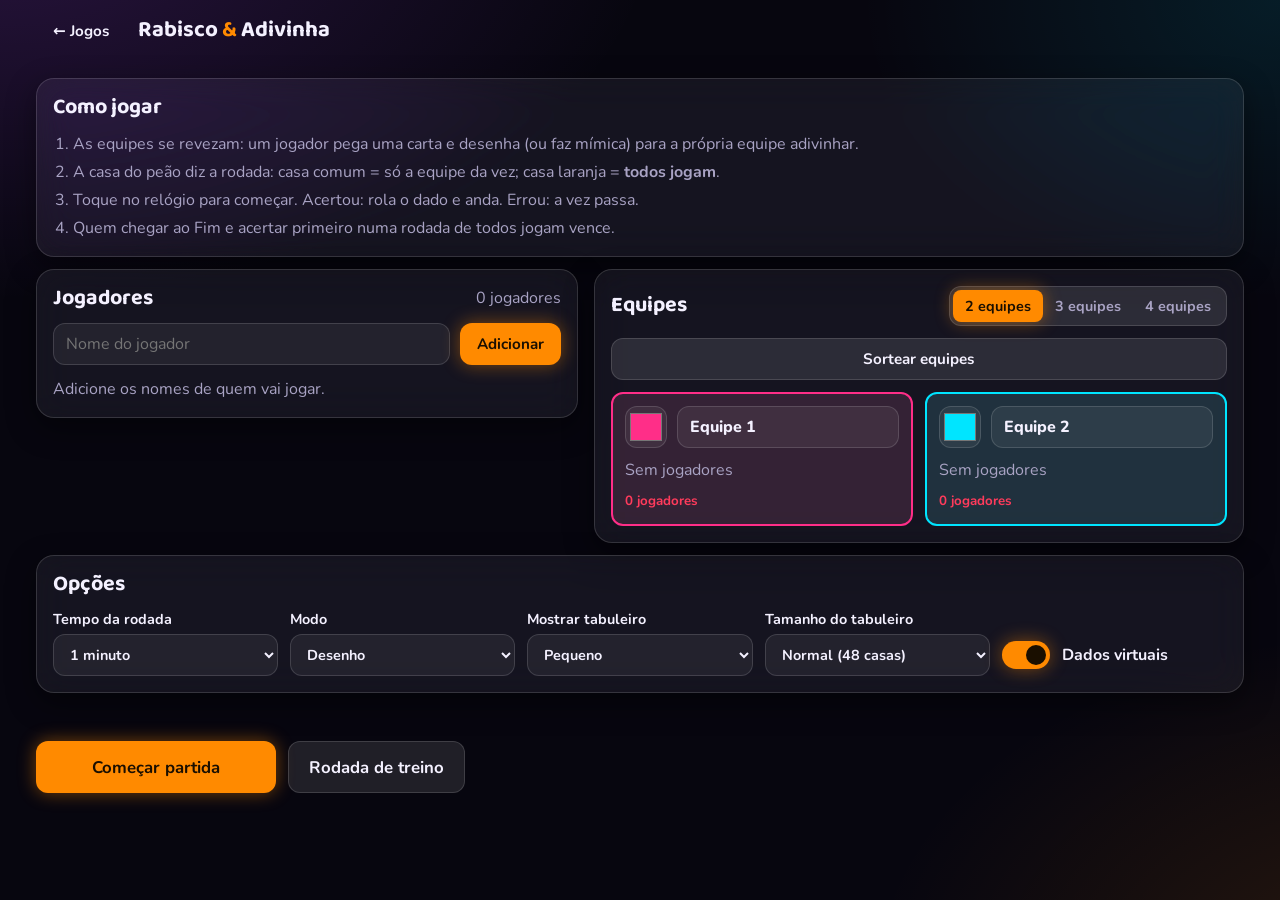
==== commit 7b7b5df6: "Ajustes em Nota, Filme e Quantas; remove emojis - Qual é a Nota?: botão para esconder a nota antes d" ====
--- a/games/desenho/index.html
+++ b/games/desenho/index.html
@@ -93,7 +93,7 @@
       <p class="error" id="setup-error" role="alert"></p>
       <div class="start-row">
         <button class="btn btn-primary btn-lg" id="btn-start" type="button">Começar partida</button>
-        <button class="btn btn-lg" id="btn-practice" type="button">🎓 Rodada de treino</button>
+        <button class="btn btn-lg" id="btn-practice" type="button">Rodada de treino</button>
       </div>
     </section>
   </main>
@@ -121,10 +121,10 @@
     <button class="side-toggle glass" id="side-toggle" type="button" aria-controls="sidebar" aria-expanded="false">☰</button>
 
     <aside class="sidebar glass" id="sidebar" aria-label="Informações da partida">
-      <span class="practice-badge" id="practice-badge" hidden>🎓 Treino</span>
+      <span class="practice-badge" id="practice-badge" hidden>Treino</span>
       <div class="turn-card" id="turn-card"></div>
       <button class="all-btn" id="btn-all" type="button" aria-pressed="false">
-        <span class="all-icon" aria-hidden="true">👥</span> Todos jogam
+        Todos jogam
       </button>
       <ul class="team-list" id="team-list"></ul>
       <div class="board-mini" id="board-mini" hidden></div>
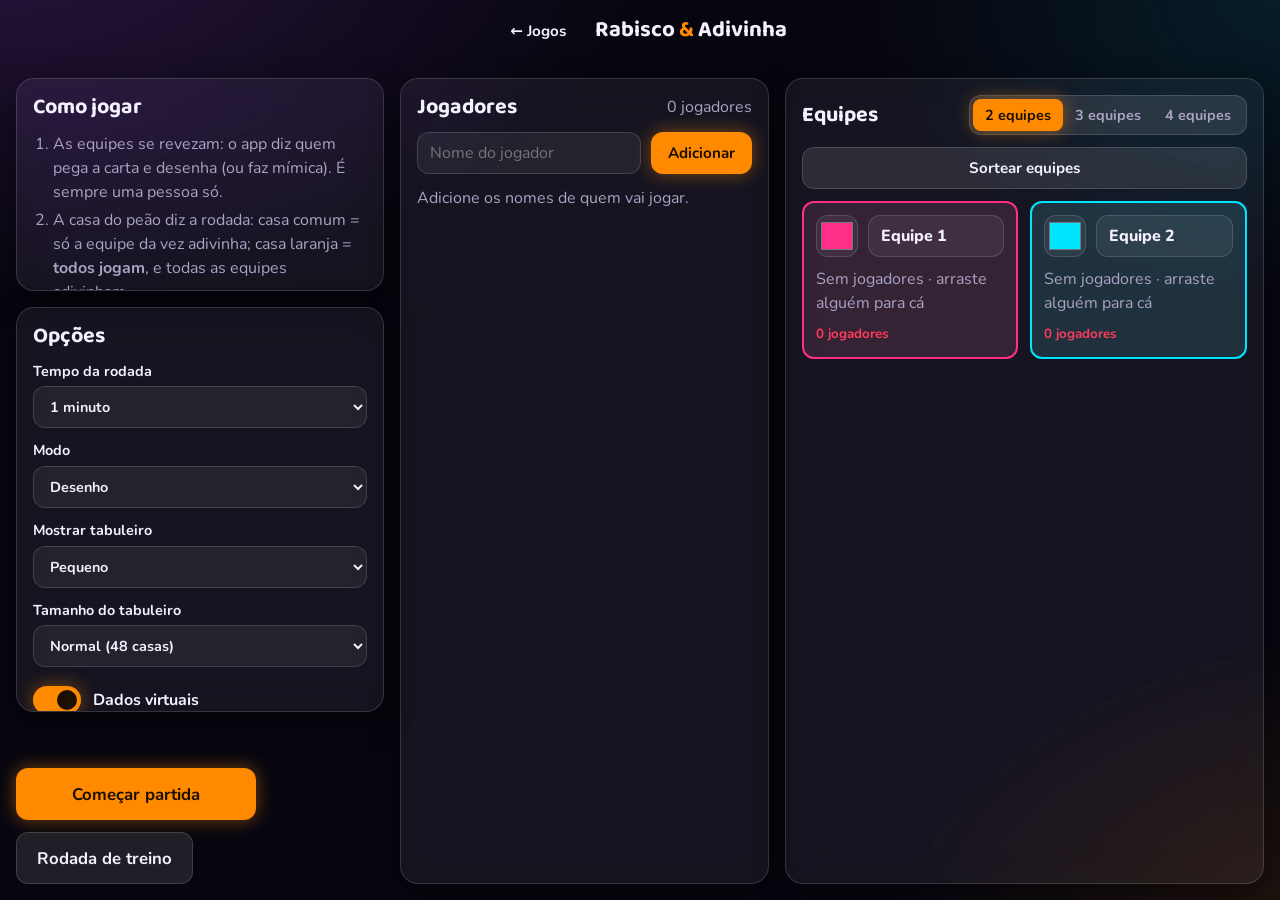
==== commit 2549bb72: "Equipes na central, dados em modal, um só mímico e sirene - Equipes sempre visíveis na central, com " ====
--- a/games/desenho/index.html
+++ b/games/desenho/index.html
@@ -39,9 +39,9 @@
       <section class="card stack how">
         <h2>Como jogar</h2>
         <ol>
-          <li>As equipes se revezam: um jogador pega uma carta e desenha (ou faz mímica) para a própria equipe adivinhar.</li>
-          <li>A casa do peão diz a rodada: casa comum = só a equipe da vez; casa laranja = <b>todos jogam</b>.</li>
-          <li>Toque no relógio para começar. Acertou: rola o dado e anda. Errou: a vez passa.</li>
+          <li>As equipes se revezam: o app diz quem pega a carta e desenha (ou faz mímica). É sempre uma pessoa só.</li>
+          <li>A casa do peão diz a rodada: casa comum = só a equipe da vez adivinha; casa laranja = <b>todos jogam</b>, e todas as equipes adivinham.</li>
+          <li>Toque no relógio: com dados virtuais, rolam a categoria e as casas. Acertou: anda. Errou: a vez passa.</li>
           <li>Quem chegar ao Fim e acertar primeiro numa rodada de todos jogam vence.</li>
         </ol>
       </section>
@@ -119,6 +119,7 @@
     </section>
 
     <button class="side-toggle glass" id="side-toggle" type="button" aria-controls="sidebar" aria-expanded="false">☰</button>
+    <button class="teams-fab glass" id="teams-fab" type="button" title="Ver equipes" aria-label="Ver equipes">👥</button>
 
     <aside class="sidebar glass" id="sidebar" aria-label="Informações da partida">
       <span class="practice-badge" id="practice-badge" hidden>Treino</span>
@@ -130,6 +131,7 @@
       <div class="board-mini" id="board-mini" hidden></div>
       <p class="last-log" id="last-log"></p>
       <div class="side-actions">
+        <button class="side-btn side-btn-wide" id="btn-teams" type="button"><span aria-hidden="true">👥</span>Equipes</button>
         <button class="side-btn" id="btn-settings" type="button"><span aria-hidden="true">⚙</span>Ajustes</button>
         <button class="side-btn" id="btn-undo" type="button"><span aria-hidden="true">↶</span>Desfazer</button>
         <button class="side-btn" id="btn-fullscreen" type="button"><span aria-hidden="true">⛶</span>Tela cheia</button>
@@ -139,6 +141,28 @@
 
     <div class="flash" id="flash" aria-hidden="true"></div>
   </main>
+
+  <dialog id="dice-dialog">
+    <form method="dialog" class="stack">
+      <div class="dice-who">
+        <p class="who-kicker" id="dice-kicker"></p>
+        <h2 id="dice-title"></h2>
+      </div>
+      <div class="dice-pair">
+        <div class="dice-slot" id="dice-cat-slot">
+          <div class="big-die die-letter" id="die-cat"></div>
+          <div class="dice-choice" id="dice-choice" hidden></div>
+          <p class="dice-label" id="die-cat-label"></p>
+        </div>
+        <div class="dice-slot">
+          <div class="big-die" id="die-num"></div>
+          <p class="dice-label" id="die-num-label"></p>
+        </div>
+      </div>
+      <button class="btn btn-primary btn-lg" id="btn-dice-go" type="button" disabled>Começar rodada</button>
+      <button class="btn btn-ghost" value="cancel">Cancelar</button>
+    </form>
+  </dialog>
 
   <dialog id="settings-dialog">
     <form method="dialog" class="stack">
@@ -159,7 +183,7 @@
       <label class="switch-field">
         <input type="checkbox" id="set-sound">
         <span class="switch" aria-hidden="true"></span>
-        <span>Som (tique-taque e explosão)</span>
+        <span>Som (tique-taque, explosão e sirene)</span>
       </label>
       <div class="setting-row">
         <span>Tabuleiro</span>
--- a/assets/css/base.css
+++ b/assets/css/base.css
@@ -373,6 +373,60 @@
   backdrop-filter: blur(4px);
 }
 
+/* menu: gaveta lateral que sai da esquerda */
+#menu-dialog {
+  margin: 0;
+  inset: 0 auto 0 0;
+  width: min(340px, 86vw);
+  height: 100dvh;
+  max-height: 100dvh;
+  border-width: 0 1px 0 0;
+  border-radius: 0 var(--radius) var(--radius) 0;
+  padding: max(20px, env(safe-area-inset-top)) 20px max(20px, env(safe-area-inset-bottom)) max(20px, env(safe-area-inset-left));
+  background: rgb(20 18 31 / 0.94);
+  overflow-y: auto;
+}
+
+#menu-dialog[open] {
+  animation: drawer-in 0.25s cubic-bezier(0.2, 0.9, 0.3, 1);
+}
+
+#menu-dialog form {
+  min-height: 100%;
+}
+
+#menu-dialog form > .btn {
+  justify-content: flex-start;
+}
+
+#menu-dialog .btn-ghost[value="cancel"] {
+  margin-top: auto;
+  justify-content: center;
+}
+
+.drawer-tools {
+  display: grid;
+  grid-template-columns: 1fr 1fr;
+  gap: 8px;
+}
+
+.drawer-tool {
+  flex-direction: column;
+  gap: 2px;
+  min-height: 64px;
+}
+
+.drawer-tool span {
+  font-size: 1.4rem;
+  line-height: 1;
+}
+
+@keyframes drawer-in {
+  from {
+    transform: translateX(-100%);
+  }
+}
+
 /* ---------- configuração de equipes (componente compartilhado) ---------- */
 
 .setup-grid {
@@ -384,6 +438,78 @@
   .setup-grid {
     grid-template-columns: minmax(0, 1fr) minmax(0, 1.2fr);
     align-items: start;
+  }
+}
+
+/* Setup em tela larga (tablet deitado, computador): ocupa a largura toda e
+   cabe na altura, sem rolar a página. Card com muito conteúdo rola por dentro. */
+@media (min-width: 900px) and (orientation: landscape) {
+  body:has(#screen-setup:not([hidden])) .topbar,
+  .container:has(> #screen-setup:not([hidden])) {
+    max-width: none;
+  }
+
+  body:has(#screen-setup:not([hidden])) {
+    height: 100dvh;
+    display: flex;
+    flex-direction: column;
+  }
+
+  .container:has(> #screen-setup:not([hidden])) {
+    flex: 1;
+    min-height: 0;
+  }
+
+  #screen-setup:not([hidden]) {
+    height: 100%;
+    display: grid;
+    grid-template-columns: minmax(0, 1fr) minmax(0, 1fr) minmax(0, 1.3fr);
+    grid-template-rows: minmax(0, 1fr) auto auto auto;
+    grid-template-areas:
+      "how players teams"
+      "opts players teams"
+      "err players teams"
+      "start players teams";
+    gap: 16px;
+  }
+
+  #screen-setup > .how {
+    grid-area: how;
+    overflow-y: auto;
+  }
+
+  #screen-setup > section.card:not(.how) {
+    grid-area: opts;
+    max-height: 45dvh;
+    overflow-y: auto;
+  }
+
+  #screen-setup > .start-row {
+    grid-area: start;
+    align-items: center;
+  }
+
+  #screen-setup > #setup-error {
+    grid-area: err;
+    margin: 0;
+  }
+
+  #screen-setup #teams-setup {
+    display: contents;
+  }
+
+  #teams-setup > :first-child {
+    grid-area: players;
+  }
+
+  #teams-setup > :last-child {
+    grid-area: teams;
+  }
+
+  #teams-setup > .card {
+    min-height: 0;
+    overflow-y: auto;
+    align-self: stretch;
   }
 }
 
@@ -443,10 +569,49 @@
   font-weight: 800;
 }
 
+.members {
+  display: flex;
+  flex-wrap: wrap;
+  gap: 6px;
+}
+
 .members li {
   padding: 2px 0;
 }
 
+/* jogador arrastável entre equipes */
+.members .member {
+  padding: 6px 12px;
+  border-radius: 999px;
+  border: 1px solid color-mix(in srgb, var(--team) 55%, transparent);
+  background: color-mix(in srgb, var(--team) 14%, var(--surface));
+  font-weight: 700;
+  cursor: grab;
+  touch-action: none;
+  user-select: none;
+  -webkit-user-select: none;
+}
+
+.team-card.is-drop {
+  box-shadow: 0 0 0 3px var(--team), 0 0 22px var(--team);
+}
+
+.member-ghost {
+  position: fixed;
+  top: 0;
+  left: 0;
+  z-index: 300;
+  margin: -18px 0 0 -30px;
+  padding: 6px 14px;
+  border-radius: 999px;
+  border: 2px solid var(--team);
+  background: color-mix(in srgb, var(--team) 30%, #14121f);
+  color: #fff;
+  font-weight: 800;
+  pointer-events: none;
+  box-shadow: 0 10px 24px rgb(0 0 0 / 0.45);
+}
+
 /* ---------- central ---------- */
 
 .hub-hero {
@@ -455,6 +620,73 @@
 
 .hub-hero h1 {
   font-size: clamp(2rem, 6vw, 3rem);
+}
+
+/* placar geral das equipes */
+.hub-teams,
+.hub-manager {
+  margin-top: 16px;
+}
+
+.hub-team-list {
+  display: grid;
+  grid-template-columns: repeat(auto-fill, minmax(240px, 1fr));
+  gap: 10px;
+  margin: 0;
+  padding: 0;
+  list-style: none;
+}
+
+.hub-team {
+  display: grid;
+  grid-template-columns: minmax(0, 1fr) auto;
+  grid-template-areas: "name score" "players score";
+  align-items: center;
+  gap: 2px 12px;
+  padding: 12px 14px;
+  border-radius: var(--radius-sm);
+  border: 2px solid var(--team);
+  background: color-mix(in srgb, var(--team) 10%, var(--surface));
+}
+
+.hub-team-name {
+  grid-area: name;
+  display: flex;
+  flex-wrap: wrap;
+  align-items: center;
+  gap: 8px;
+  font-weight: 800;
+}
+
+.hub-team-name .dot {
+  background: var(--team);
+}
+
+.hub-team-players {
+  grid-area: players;
+  font-size: 0.85rem;
+}
+
+.hub-team-score {
+  grid-area: score;
+  font: 800 2rem / 1 var(--font-display);
+  color: var(--team);
+}
+
+.hub-team-score small {
+  font-size: 0.9rem;
+  color: var(--ink-2);
+}
+
+.hub-lead {
+  white-space: nowrap;
+  padding: 2px 8px;
+  border-radius: 999px;
+  background: #ffd23f;
+  color: #1a0f00;
+  font-size: 0.7rem;
+  text-transform: uppercase;
+  letter-spacing: 0.06em;
 }
 
 .hub-grid {
@@ -578,3 +810,7 @@
   outline: 3px solid var(--violet);
   outline-offset: 2px;
 }
+
+.game-card .art-espera {
+  background: radial-gradient(120% 90% at 50% 100%, #5e1e06, #13060f 70%);
+}
--- a/assets/css/game.css
+++ b/assets/css/game.css
@@ -571,6 +571,49 @@
   animation: quake 0.45s linear 2;
 }
 
+/* ---------- comemoração de acerto ---------- */
+
+.fireworks {
+  position: fixed;
+  inset: 0;
+  z-index: 150;
+  width: 100%;
+  height: 100%;
+  pointer-events: none;
+}
+
+.hit-banner {
+  margin: 0;
+  font: 800 clamp(2.6rem, 9vw, 6rem) / 1 var(--font-display);
+  color: #ffd23f;
+  letter-spacing: 0.04em;
+  text-transform: uppercase;
+  text-shadow: 0 0 14px #ffd23f, 0 0 50px #ff8a00;
+  animation: hit-in 0.7s cubic-bezier(0.2, 1.6, 0.4, 1) both, hit-glow 1.2s ease-in-out 0.7s infinite alternate;
+}
+
+.hit-points {
+  margin: 0;
+  font: 800 clamp(2rem, 6vw, 3.6rem) / 1 var(--font-display);
+  color: #2bff88;
+  text-shadow: 0 0 12px #2bff88, 0 0 40px #2bff88;
+  animation: hit-in 0.6s cubic-bezier(0.2, 1.6, 0.4, 1) 0.25s both;
+}
+
+@keyframes hit-in {
+  from {
+    transform: scale(0.2) rotate(-8deg);
+    opacity: 0;
+  }
+}
+
+@keyframes hit-glow {
+  to {
+    transform: scale(1.06);
+    text-shadow: 0 0 22px #ffd23f, 0 0 80px #ff8a00;
+  }
+}
+
 /* ---------- diálogos ---------- */
 
 .setting-row {
@@ -770,6 +813,105 @@
   width: min(100%, 860px);
 }
 
+/* Placar suspenso: pílula fixa no canto esquerdo, na horizontal, com o ☰
+   e só a equipe que está jogando (não ocupa a largura toda do topo). */
+.hud {
+  right: auto;
+  max-width: calc(100% - 20px);
+}
+
+#hud-teams .score-pill:not(.is-active) {
+  display: none;
+}
+
+/* Em tela larga o jogo começa no topo, por baixo da pílula: o primeiro bloco
+   (título, pergunta…) fica centralizado e estreito o bastante para não
+   passar por baixo dela. No celular em pé a pílula ainda reserva o topo. */
+@media (min-width: 700px) {
+  .game {
+    --hud-space: 270px;
+  }
+
+  .play-area {
+    top: max(16px, env(safe-area-inset-top));
+  }
+
+  .play-area > :first-child {
+    max-width: calc(100% - 2 * var(--hud-space));
+  }
+}
+
+/* Tablet em pé: sobra altura e falta largura, então o jogo começa abaixo da pílula. */
+@media (min-width: 700px) and (max-width: 999px) and (min-height: 600px) {
+  .play-area {
+    top: calc(max(10px, env(safe-area-inset-top)) + 72px);
+  }
+
+  .play-area > :first-child {
+    max-width: none;
+  }
+}
+
+#hud-teams .score-pill {
+  cursor: pointer;
+}
+
+/* diálogo para ver quem está em cada equipe */
+.teams-view {
+  display: grid;
+  gap: 10px;
+  margin: 0;
+  padding: 0;
+  list-style: none;
+  max-height: 60dvh;
+  overflow-y: auto;
+}
+
+.teams-view-item {
+  display: grid;
+  gap: 8px;
+  padding: 10px 12px;
+  border-radius: var(--radius-sm);
+  border: 1px solid color-mix(in srgb, var(--team) 45%, transparent);
+  background: color-mix(in srgb, var(--team) 8%, transparent);
+}
+
+.teams-view-item.is-active {
+  border: 2px solid var(--team);
+}
+
+.teams-view-head {
+  display: flex;
+  align-items: center;
+  gap: 8px;
+}
+
+.teams-view-head b {
+  flex: 1;
+  min-width: 0;
+}
+
+.teams-view-players {
+  display: flex;
+  flex-wrap: wrap;
+  gap: 6px;
+  margin: 0;
+  padding: 0;
+  list-style: none;
+}
+
+.teams-view-players li {
+  padding: 4px 10px;
+  border-radius: 999px;
+  background: rgb(255 255 255 / 0.06);
+  font-weight: 700;
+}
+
+.teams-view-players .is-current {
+  background: var(--team);
+  color: #07060f;
+}
+
 /* tela "passe o aparelho para…" */
 .handoff {
   flex: 1;
--- a/games/desenho/style.css
+++ b/games/desenho/style.css
@@ -426,6 +426,10 @@
   cursor: pointer;
 }
 
+.side-btn-wide {
+  grid-column: 1 / -1;
+}
+
 .side-btn span {
   font-size: 1.25rem;
   line-height: 1.2;
@@ -454,7 +458,123 @@
   cursor: pointer;
 }
 
+/* Equipes sempre à mão quando a lateral está recolhida */
+.teams-fab {
+  display: none;
+  position: absolute;
+  top: 68px;
+  right: 12px;
+  z-index: 30;
+  width: 48px;
+  height: 48px;
+  border-radius: 50%;
+  color: var(--ink);
+  font-size: 1.15rem;
+  cursor: pointer;
+}
+
+body.side-open .teams-fab {
+  display: none;
+}
+
 /* ---------- diálogos ---------- */
+
+/* modal dos dois dados: categoria e número */
+#dice-dialog {
+  width: min(560px, calc(100vw - 32px));
+}
+
+.dice-who {
+  text-align: center;
+}
+
+.dice-who .who-kicker {
+  margin: 0 0 4px;
+}
+
+.dice-who h2 {
+  font-size: clamp(1.5rem, 5vmin, 2.2rem);
+}
+
+.dice-pair {
+  display: grid;
+  grid-template-columns: repeat(2, minmax(0, 1fr));
+  gap: 16px;
+}
+
+.dice-slot {
+  display: flex;
+  flex-direction: column;
+  align-items: center;
+  gap: 14px;
+  min-width: 0;
+}
+
+.dice-slot .big-die {
+  --d: clamp(104px, 26vmin, 180px);
+}
+
+.big-die.die-letter {
+  display: grid;
+  grid-template: 1fr / 1fr;
+  color: #07060f;
+  font: 800 calc(var(--d) * 0.6) / 1 var(--font-display);
+}
+
+.dice-label {
+  margin: 0;
+  min-height: 2.6em;
+  text-align: center;
+  font-weight: 800;
+}
+
+.dice-choice {
+  display: grid;
+  grid-template-columns: repeat(3, minmax(0, 1fr));
+  gap: 6px;
+  width: 100%;
+}
+
+.dice-choice .cat {
+  width: auto;
+  min-width: 0;
+  min-height: 56px;
+}
+
+/* celular deitado: a modal cabe inteira sem rolar */
+@media (max-height: 480px) {
+  #dice-dialog {
+    padding: 12px 20px;
+  }
+
+  #dice-dialog form {
+    gap: 8px;
+  }
+
+  .dice-pair .dice-slot {
+    gap: 6px;
+  }
+
+  .dice-slot .big-die {
+    --d: 72px;
+  }
+
+  .dice-label {
+    min-height: 0;
+  }
+
+  .dice-choice .cat {
+    min-height: 36px;
+  }
+
+  .dice-choice .cat small {
+    display: none;
+  }
+
+  #btn-dice-go {
+    min-height: 44px;
+  }
+}
 
 .stepper .icon-btn,
 .adjust-item .icon-btn {
@@ -512,7 +632,8 @@
     transform: none;
   }
 
-  .side-toggle {
+  .side-toggle,
+  .teams-fab {
     display: grid;
     place-items: center;
   }
@@ -560,7 +681,7 @@
   }
 
   .who {
-    padding: 0;
+    padding: 0 56px;
   }
 
   .neon-btn {
